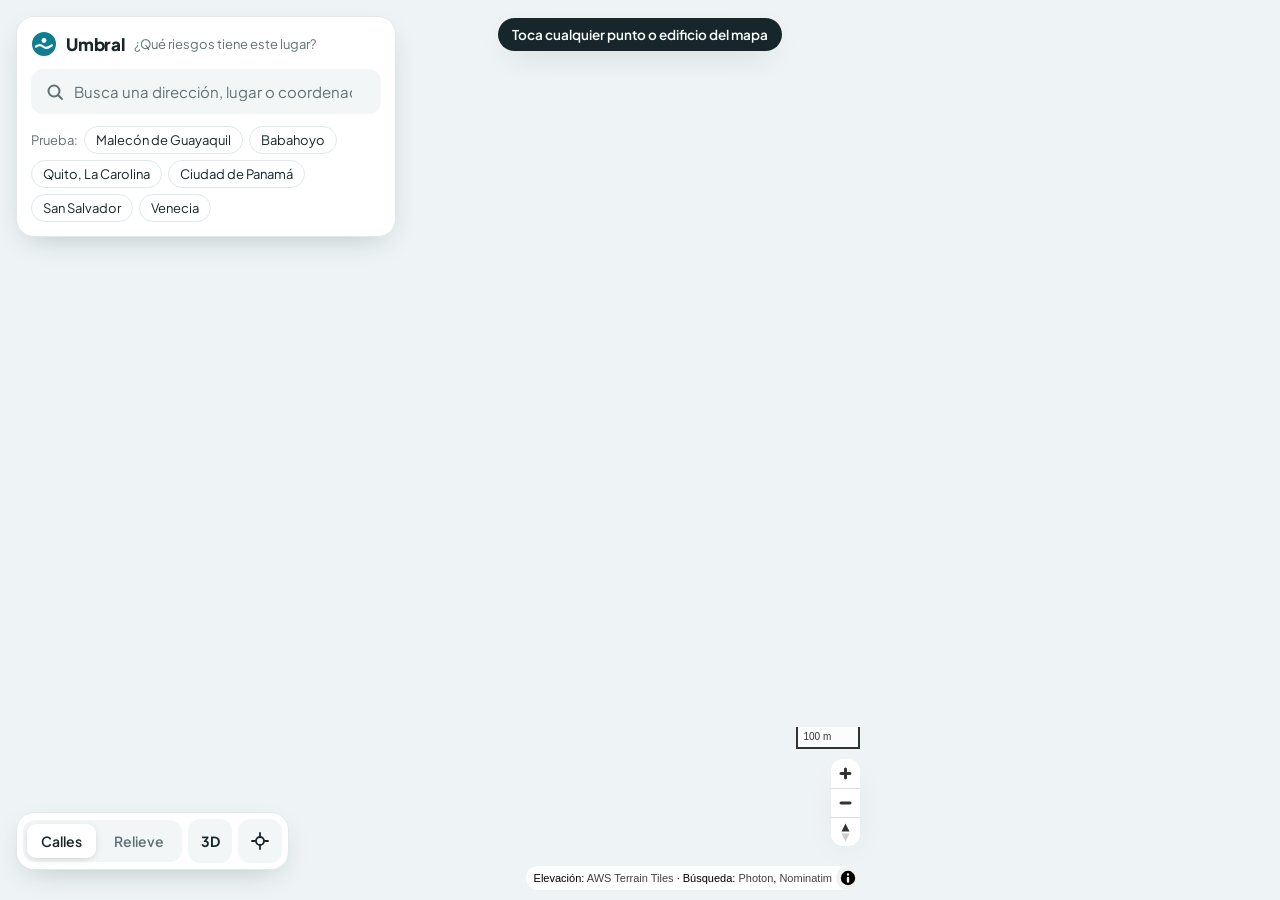
==== index.html @ 414ebddd "Fase 1: mapa mundial a nivel de calle, edificios, búsqueda y ficha del lugar Co-Authored-By: Claude " ====
<!doctype html>
<html lang="es">
<head>
<meta charset="utf-8">
<meta name="viewport" content="width=device-width, initial-scale=1, viewport-fit=cover">
<title>Umbral</title>
<meta name="description" content="Revisa los riesgos naturales de cualquier lugar o edificio en el mapa.">
<link rel="icon" href="data:image/svg+xml,%3Csvg xmlns='http://www.w3.org/2000/svg' viewBox='0 0 26 26'%3E%3Ccircle cx='13' cy='13' r='12' fill='%230f7f8f'/%3E%3Cpath d='M5 15.5c2.6-1.8 4.9-1.8 7 0s4.4 1.8 7 0' fill='none' stroke='white' stroke-width='2.2' stroke-linecap='round'/%3E%3Ccircle cx='13' cy='9.5' r='2.4' fill='white'/%3E%3C/svg%3E">
<link rel="preconnect" href="https://fonts.googleapis.com">
<link rel="preconnect" href="https://fonts.gstatic.com" crossorigin>
<link rel="stylesheet" href="https://fonts.googleapis.com/css2?family=Plus+Jakarta+Sans:wght@400;500;600;700;800&display=swap">
<link rel="stylesheet" href="vendor/maplibre-gl.css">
<link rel="stylesheet" href="styles.css">
</head>
<body>
<div id="map" aria-label="Mapa. Toca un punto o un edificio para revisarlo."></div>

<section id="top" class="card" aria-label="Buscar">
  <div class="brand">
    <svg width="26" height="26" viewBox="0 0 26 26" aria-hidden="true"><circle cx="13" cy="13" r="12" fill="var(--accent)"/><path d="M5 15.5c2.6-1.8 4.9-1.8 7 0s4.4 1.8 7 0 1.8-1 2-1" fill="none" stroke="var(--card)" stroke-width="2.2" stroke-linecap="round"/><circle cx="13" cy="9.5" r="2.4" fill="var(--card)"/></svg>
    <b>Umbral</b><span>¿Qué riesgos tiene este lugar?</span>
  </div>
  <div class="search">
    <div class="sbox">
      <svg width="18" height="18" viewBox="0 0 18 18" aria-hidden="true"><circle cx="8" cy="8" r="5.5" fill="none" stroke="currentColor" stroke-width="2"/><path d="M12.2 12.2 16 16" stroke="currentColor" stroke-width="2" stroke-linecap="round"/></svg>
      <input id="q" type="search" autocomplete="off" placeholder="Busca una dirección, lugar o coordenadas" aria-label="Buscar dirección, lugar o coordenadas" aria-controls="sugg">
    </div>
    <div id="sugg" role="listbox" hidden></div>
  </div>
  <div class="try" id="examples"><span>Prueba:</span></div>
</section>

<section id="tools" class="card" aria-label="Vista del mapa">
  <div class="tabs" role="group" aria-label="Tipo de mapa">
    <button data-base="calles" class="on" aria-pressed="true">Calles</button>
    <button data-base="relieve" aria-pressed="false">Relieve</button>
  </div>
  <button id="btn3d" class="tool" aria-pressed="false" title="Vista 3D">3D</button>
  <button id="btnLocate" class="tool" title="Mi ubicación" aria-label="Ir a mi ubicación"><svg width="18" height="18" viewBox="0 0 18 18" fill="none" stroke="currentColor" stroke-width="1.8" stroke-linecap="round"><circle cx="9" cy="9" r="4"/><path d="M9 1v3M9 14v3M1 9h3M14 9h3"/></svg></button>
</section>

<aside id="result" class="card" aria-live="polite" aria-label="Resultado"></aside>

<div id="hint">Toca cualquier punto o edificio del mapa</div>
<div id="toast" hidden></div>

<script src="vendor/maplibre-gl.js"></script>
<script src="app.js"></script>
</body>
</html>
---- vendor/maplibre-gl.css ----
.maplibregl-map{font:12px/20px Helvetica Neue,Arial,Helvetica,sans-serif;overflow:hidden;position:relative;-webkit-tap-highlight-color:rgb(0 0 0/0)}.maplibregl-canvas{left:0;position:absolute;top:0}.maplibregl-map:fullscreen{height:100%;width:100%}.maplibregl-ctrl-group button.maplibregl-ctrl-compass{touch-action:none}.maplibregl-canvas-container.maplibregl-interactive,.maplibregl-ctrl-group button.maplibregl-ctrl-compass{cursor:grab;-webkit-user-select:none;-moz-user-select:none;user-select:none}.maplibregl-canvas-container.maplibregl-interactive.maplibregl-track-pointer{cursor:pointer}.maplibregl-canvas-container.maplibregl-interactive:active,.maplibregl-ctrl-group button.maplibregl-ctrl-compass:active{cursor:grabbing}.maplibregl-canvas-container.maplibregl-touch-zoom-rotate,.maplibregl-canvas-container.maplibregl-touch-zoom-rotate .maplibregl-canvas{touch-action:pan-x pan-y}.maplibregl-canvas-container.maplibregl-touch-drag-pan,.maplibregl-canvas-container.maplibregl-touch-drag-pan .maplibregl-canvas{touch-action:pinch-zoom}.maplibregl-canvas-container.maplibregl-touch-zoom-rotate.maplibregl-touch-drag-pan,.maplibregl-canvas-container.maplibregl-touch-zoom-rotate.maplibregl-touch-drag-pan .maplibregl-canvas{touch-action:none}.maplibregl-canvas-container.maplibregl-touch-drag-pan.maplibregl-cooperative-gestures,.maplibregl-canvas-container.maplibregl-touch-drag-pan.maplibregl-cooperative-gestures .maplibregl-canvas{touch-action:pan-x pan-y}.maplibregl-ctrl-bottom-left,.maplibregl-ctrl-bottom-right,.maplibregl-ctrl-top-left,.maplibregl-ctrl-top-right{pointer-events:none;position:absolute;z-index:2}.maplibregl-ctrl-top-left{left:0;top:0}.maplibregl-ctrl-top-right{right:0;top:0}.maplibregl-ctrl-bottom-left{bottom:0;left:0}.maplibregl-ctrl-bottom-right{bottom:0;right:0}.maplibregl-ctrl{clear:both;pointer-events:auto;transform:translate(0)}.maplibregl-ctrl-top-left .maplibregl-ctrl{float:left;margin:10px 0 0 10px}.maplibregl-ctrl-top-right .maplibregl-ctrl{float:right;margin:10px 10px 0 0}.maplibregl-ctrl-bottom-left .maplibregl-ctrl{float:left;margin:0 0 10px 10px}.maplibregl-ctrl-bottom-right .maplibregl-ctrl{float:right;margin:0 10px 10px 0}.maplibregl-ctrl-group{background:#fff;border-radius:4px}.maplibregl-ctrl-group:not(:empty){box-shadow:0 0 0 2px rgba(0,0,0,.1)}@media (forced-colors:active){.maplibregl-ctrl-group:not(:empty){box-shadow:0 0 0 2px ButtonText}}.maplibregl-ctrl-group button{background-color:transparent;border:0;box-sizing:border-box;cursor:pointer;display:block;height:29px;outline:none;padding:0;width:29px}.maplibregl-ctrl-group button+button{border-top:1px solid #ddd}.maplibregl-ctrl button .maplibregl-ctrl-icon{background-position:50%;background-repeat:no-repeat;display:block;height:100%;width:100%}@media (forced-colors:active){.maplibregl-ctrl-icon{background-color:transparent}.maplibregl-ctrl-group button+button{border-top:1px solid ButtonText}}.maplibregl-ctrl button::-moz-focus-inner{border:0;padding:0}.maplibregl-ctrl-attrib-button:focus,.maplibregl-ctrl-group button:focus{box-shadow:0 0 2px 2px #0096ff}.maplibregl-ctrl button:disabled{cursor:not-allowed}.maplibregl-ctrl button:disabled .maplibregl-ctrl-icon{opacity:.25}.maplibregl-ctrl button:not(:disabled):hover{background-color:rgb(0 0 0/5%)}.maplibregl-ctrl-group button:focus:focus-visible{box-shadow:0 0 2px 2px #0096ff}.maplibregl-ctrl-group button:focus:not(:focus-visible){box-shadow:none}.maplibregl-ctrl-group button:focus:first-child{border-radius:4px 4px 0 0}.maplibregl-ctrl-group button:focus:last-child{border-radius:0 0 4px 4px}.maplibregl-ctrl-group button:focus:only-child{border-radius:inherit}.maplibregl-ctrl button.maplibregl-ctrl-zoom-out .maplibregl-ctrl-icon{background-image:url("data:image/svg+xml;charset=utf-8,%3Csvg xmlns='http://www.w3.org/2000/svg' width='29' height='29' fill='%23333' viewBox='0 0 29 29'%3E%3Cpath d='M10 13c-.75 0-1.5.75-1.5 1.5S9.25 16 10 16h9c.75 0 1.5-.75 1.5-1.5S19.75 13 19 13z'/%3E%3C/svg%3E")}.maplibregl-ctrl button.maplibregl-ctrl-zoom-in .maplibregl-ctrl-icon{background-image:url("data:image/svg+xml;charset=utf-8,%3Csvg xmlns='http://www.w3.org/2000/svg' width='29' height='29' fill='%23333' viewBox='0 0 29 29'%3E%3Cpath d='M14.5 8.5c-.75 0-1.5.75-1.5 1.5v3h-3c-.75 0-1.5.75-1.5 1.5S9.25 16 10 16h3v3c0 .75.75 1.5 1.5 1.5S16 19.75 16 19v-3h3c.75 0 1.5-.75 1.5-1.5S19.75 13 19 13h-3v-3c0-.75-.75-1.5-1.5-1.5'/%3E%3C/svg%3E")}@media (forced-colors:active){.maplibregl-ctrl button.maplibregl-ctrl-zoom-out .maplibregl-ctrl-icon{background-image:url("data:image/svg+xml;charset=utf-8,%3Csvg xmlns='http://www.w3.org/2000/svg' width='29' height='29' fill='%23fff' viewBox='0 0 29 29'%3E%3Cpath d='M10 13c-.75 0-1.5.75-1.5 1.5S9.25 16 10 16h9c.75 0 1.5-.75 1.5-1.5S19.75 13 19 13z'/%3E%3C/svg%3E")}.maplibregl-ctrl button.maplibregl-ctrl-zoom-in .maplibregl-ctrl-icon{background-image:url("data:image/svg+xml;charset=utf-8,%3Csvg xmlns='http://www.w3.org/2000/svg' width='29' height='29' fill='%23fff' viewBox='0 0 29 29'%3E%3Cpath d='M14.5 8.5c-.75 0-1.5.75-1.5 1.5v3h-3c-.75 0-1.5.75-1.5 1.5S9.25 16 10 16h3v3c0 .75.75 1.5 1.5 1.5S16 19.75 16 19v-3h3c.75 0 1.5-.75 1.5-1.5S19.75 13 19 13h-3v-3c0-.75-.75-1.5-1.5-1.5'/%3E%3C/svg%3E")}}@media (forced-colors:active) and (prefers-color-scheme:light){.maplibregl-ctrl button.maplibregl-ctrl-zoom-out .maplibregl-ctrl-icon{background-image:url("data:image/svg+xml;charset=utf-8,%3Csvg xmlns='http://www.w3.org/2000/svg' width='29' height='29' viewBox='0 0 29 29'%3E%3Cpath d='M10 13c-.75 0-1.5.75-1.5 1.5S9.25 16 10 16h9c.75 0 1.5-.75 1.5-1.5S19.75 13 19 13z'/%3E%3C/svg%3E")}.maplibregl-ctrl button.maplibregl-ctrl-zoom-in .maplibregl-ctrl-icon{background-image:url("data:image/svg+xml;charset=utf-8,%3Csvg xmlns='http://www.w3.org/2000/svg' width='29' height='29' viewBox='0 0 29 29'%3E%3Cpath d='M14.5 8.5c-.75 0-1.5.75-1.5 1.5v3h-3c-.75 0-1.5.75-1.5 1.5S9.25 16 10 16h3v3c0 .75.75 1.5 1.5 1.5S16 19.75 16 19v-3h3c.75 0 1.5-.75 1.5-1.5S19.75 13 19 13h-3v-3c0-.75-.75-1.5-1.5-1.5'/%3E%3C/svg%3E")}}.maplibregl-ctrl button.maplibregl-ctrl-fullscreen .maplibregl-ctrl-icon{background-image:url("data:image/svg+xml;charset=utf-8,%3Csvg xmlns='http://www.w3.org/2000/svg' width='29' height='29' fill='%23333' viewBox='0 0 29 29'%3E%3Cpath d='M24 16v5.5c0 1.75-.75 2.5-2.5 2.5H16v-1l3-1.5-4-5.5 1-1 5.5 4 1.5-3zM6 16l1.5 3 5.5-4 1 1-4 5.5 3 1.5v1H7.5C5.75 24 5 23.25 5 21.5V16zm7-11v1l-3 1.5 4 5.5-1 1-5.5-4L6 13H5V7.5C5 5.75 5.75 5 7.5 5zm11 2.5c0-1.75-.75-2.5-2.5-2.5H16v1l3 1.5-4 5.5 1 1 5.5-4 1.5 3h1z'/%3E%3C/svg%3E")}.maplibregl-ctrl button.maplibregl-ctrl-shrink .maplibregl-ctrl-icon{background-image:url("data:image/svg+xml;charset=utf-8,%3Csvg xmlns='http://www.w3.org/2000/svg' width='29' height='29' viewBox='0 0 29 29'%3E%3Cpath d='M18.5 16c-1.75 0-2.5.75-2.5 2.5V24h1l1.5-3 5.5 4 1-1-4-5.5 3-1.5v-1zM13 18.5c0-1.75-.75-2.5-2.5-2.5H5v1l3 1.5L4 24l1 1 5.5-4 1.5 3h1zm3-8c0 1.75.75 2.5 2.5 2.5H24v-1l-3-1.5L25 5l-1-1-5.5 4L17 5h-1zM10.5 13c1.75 0 2.5-.75 2.5-2.5V5h-1l-1.5 3L5 4 4 5l4 5.5L5 12v1z'/%3E%3C/svg%3E")}@media (forced-colors:active){.maplibregl-ctrl button.maplibregl-ctrl-fullscreen .maplibregl-ctrl-icon{background-image:url("data:image/svg+xml;charset=utf-8,%3Csvg xmlns='http://www.w3.org/2000/svg' width='29' height='29' fill='%23fff' viewBox='0 0 29 29'%3E%3Cpath d='M24 16v5.5c0 1.75-.75 2.5-2.5 2.5H16v-1l3-1.5-4-5.5 1-1 5.5 4 1.5-3zM6 16l1.5 3 5.5-4 1 1-4 5.5 3 1.5v1H7.5C5.75 24 5 23.25 5 21.5V16zm7-11v1l-3 1.5 4 5.5-1 1-5.5-4L6 13H5V7.5C5 5.75 5.75 5 7.5 5zm11 2.5c0-1.75-.75-2.5-2.5-2.5H16v1l3 1.5-4 5.5 1 1 5.5-4 1.5 3h1z'/%3E%3C/svg%3E")}.maplibregl-ctrl button.maplibregl-ctrl-shrink .maplibregl-ctrl-icon{background-image:url("data:image/svg+xml;charset=utf-8,%3Csvg xmlns='http://www.w3.org/2000/svg' width='29' height='29' fill='%23fff' viewBox='0 0 29 29'%3E%3Cpath d='M18.5 16c-1.75 0-2.5.75-2.5 2.5V24h1l1.5-3 5.5 4 1-1-4-5.5 3-1.5v-1zM13 18.5c0-1.75-.75-2.5-2.5-2.5H5v1l3 1.5L4 24l1 1 5.5-4 1.5 3h1zm3-8c0 1.75.75 2.5 2.5 2.5H24v-1l-3-1.5L25 5l-1-1-5.5 4L17 5h-1zM10.5 13c1.75 0 2.5-.75 2.5-2.5V5h-1l-1.5 3L5 4 4 5l4 5.5L5 12v1z'/%3E%3C/svg%3E")}}@media (forced-colors:active) and (prefers-color-scheme:light){.maplibregl-ctrl button.maplibregl-ctrl-fullscreen .maplibregl-ctrl-icon{background-image:url("data:image/svg+xml;charset=utf-8,%3Csvg xmlns='http://www.w3.org/2000/svg' width='29' height='29' viewBox='0 0 29 29'%3E%3Cpath d='M24 16v5.5c0 1.75-.75 2.5-2.5 2.5H16v-1l3-1.5-4-5.5 1-1 5.5 4 1.5-3zM6 16l1.5 3 5.5-4 1 1-4 5.5 3 1.5v1H7.5C5.75 24 5 23.25 5 21.5V16zm7-11v1l-3 1.5 4 5.5-1 1-5.5-4L6 13H5V7.5C5 5.75 5.75 5 7.5 5zm11 2.5c0-1.75-.75-2.5-2.5-2.5H16v1l3 1.5-4 5.5 1 1 5.5-4 1.5 3h1z'/%3E%3C/svg%3E")}.maplibregl-ctrl button.maplibregl-ctrl-shrink .maplibregl-ctrl-icon{background-image:url("data:image/svg+xml;charset=utf-8,%3Csvg xmlns='http://www.w3.org/2000/svg' width='29' height='29' viewBox='0 0 29 29'%3E%3Cpath d='M18.5 16c-1.75 0-2.5.75-2.5 2.5V24h1l1.5-3 5.5 4 1-1-4-5.5 3-1.5v-1zM13 18.5c0-1.75-.75-2.5-2.5-2.5H5v1l3 1.5L4 24l1 1 5.5-4 1.5 3h1zm3-8c0 1.75.75 2.5 2.5 2.5H24v-1l-3-1.5L25 5l-1-1-5.5 4L17 5h-1zM10.5 13c1.75 0 2.5-.75 2.5-2.5V5h-1l-1.5 3L5 4 4 5l4 5.5L5 12v1z'/%3E%3C/svg%3E")}}.maplibregl-ctrl button.maplibregl-ctrl-compass .maplibregl-ctrl-icon{background-image:url("data:image/svg+xml;charset=utf-8,%3Csvg xmlns='http://www.w3.org/2000/svg' width='29' height='29' fill='%23333' viewBox='0 0 29 29'%3E%3Cpath d='m10.5 14 4-8 4 8z'/%3E%3Cpath fill='%23ccc' d='m10.5 16 4 8 4-8z'/%3E%3C/svg%3E")}@media (forced-colors:active){.maplibregl-ctrl button.maplibregl-ctrl-compass .maplibregl-ctrl-icon{background-image:url("data:image/svg+xml;charset=utf-8,%3Csvg xmlns='http://www.w3.org/2000/svg' width='29' height='29' fill='%23fff' viewBox='0 0 29 29'%3E%3Cpath d='m10.5 14 4-8 4 8z'/%3E%3Cpath fill='%23ccc' d='m10.5 16 4 8 4-8z'/%3E%3C/svg%3E")}}@media (forced-colors:active) and (prefers-color-scheme:light){.maplibregl-ctrl button.maplibregl-ctrl-compass .maplibregl-ctrl-icon{background-image:url("data:image/svg+xml;charset=utf-8,%3Csvg xmlns='http://www.w3.org/2000/svg' width='29' height='29' viewBox='0 0 29 29'%3E%3Cpath d='m10.5 14 4-8 4 8z'/%3E%3Cpath fill='%23ccc' d='m10.5 16 4 8 4-8z'/%3E%3C/svg%3E")}}.maplibregl-ctrl button.maplibregl-ctrl-terrain .maplibregl-ctrl-icon{background-image:url("data:image/svg+xml;charset=utf-8,%3Csvg xmlns='http://www.w3.org/2000/svg' width='22' height='22' fill='%23333' viewBox='0 0 22 22'%3E%3Cpath d='m1.754 13.406 4.453-4.851 3.09 3.09 3.281 3.277.969-.969-3.309-3.312 3.844-4.121 6.148 6.886h1.082v-.855l-7.207-8.07-4.84 5.187L6.169 6.57l-5.48 5.965v.871ZM.688 16.844h20.625v1.375H.688Zm0 0'/%3E%3C/svg%3E")}.maplibregl-ctrl button.maplibregl-ctrl-terrain-enabled .maplibregl-ctrl-icon{background-image:url("data:image/svg+xml;charset=utf-8,%3Csvg xmlns='http://www.w3.org/2000/svg' width='22' height='22' fill='%2333b5e5' viewBox='0 0 22 22'%3E%3Cpath d='m1.754 13.406 4.453-4.851 3.09 3.09 3.281 3.277.969-.969-3.309-3.312 3.844-4.121 6.148 6.886h1.082v-.855l-7.207-8.07-4.84 5.187L6.169 6.57l-5.48 5.965v.871ZM.688 16.844h20.625v1.375H.688Zm0 0'/%3E%3C/svg%3E")}.maplibregl-ctrl button.maplibregl-ctrl-geolocate .maplibregl-ctrl-icon{background-image:url("data:image/svg+xml;charset=utf-8,%3Csvg xmlns='http://www.w3.org/2000/svg' width='29' height='29' fill='%23333' viewBox='0 0 20 20'%3E%3Cpath d='M10 4C9 4 9 5 9 5v.1A5 5 0 0 0 5.1 9H5s-1 0-1 1 1 1 1 1h.1A5 5 0 0 0 9 14.9v.1s0 1 1 1 1-1 1-1v-.1a5 5 0 0 0 3.9-3.9h.1s1 0 1-1-1-1-1-1h-.1A5 5 0 0 0 11 5.1V5s0-1-1-1m0 2.5a3.5 3.5 0 1 1 0 7 3.5 3.5 0 1 1 0-7'/%3E%3Ccircle cx='10' cy='10' r='2'/%3E%3C/svg%3E")}.maplibregl-ctrl button.maplibregl-ctrl-geolocate:disabled .maplibregl-ctrl-icon{background-image:url("data:image/svg+xml;charset=utf-8,%3Csvg xmlns='http://www.w3.org/2000/svg' width='29' height='29' fill='%23aaa' viewBox='0 0 20 20'%3E%3Cpath d='M10 4C9 4 9 5 9 5v.1A5 5 0 0 0 5.1 9H5s-1 0-1 1 1 1 1 1h.1A5 5 0 0 0 9 14.9v.1s0 1 1 1 1-1 1-1v-.1a5 5 0 0 0 3.9-3.9h.1s1 0 1-1-1-1-1-1h-.1A5 5 0 0 0 11 5.1V5s0-1-1-1m0 2.5a3.5 3.5 0 1 1 0 7 3.5 3.5 0 1 1 0-7'/%3E%3Ccircle cx='10' cy='10' r='2'/%3E%3Cpath fill='red' d='m14 5 1 1-9 9-1-1z'/%3E%3C/svg%3E")}.maplibregl-ctrl button.maplibregl-ctrl-geolocate.maplibregl-ctrl-geolocate-active .maplibregl-ctrl-icon{background-image:url("data:image/svg+xml;charset=utf-8,%3Csvg xmlns='http://www.w3.org/2000/svg' width='29' height='29' fill='%2333b5e5' viewBox='0 0 20 20'%3E%3Cpath d='M10 4C9 4 9 5 9 5v.1A5 5 0 0 0 5.1 9H5s-1 0-1 1 1 1 1 1h.1A5 5 0 0 0 9 14.9v.1s0 1 1 1 1-1 1-1v-.1a5 5 0 0 0 3.9-3.9h.1s1 0 1-1-1-1-1-1h-.1A5 5 0 0 0 11 5.1V5s0-1-1-1m0 2.5a3.5 3.5 0 1 1 0 7 3.5 3.5 0 1 1 0-7'/%3E%3Ccircle cx='10' cy='10' r='2'/%3E%3C/svg%3E")}.maplibregl-ctrl button.maplibregl-ctrl-geolocate.maplibregl-ctrl-geolocate-active-error .maplibregl-ctrl-icon{background-image:url("data:image/svg+xml;charset=utf-8,%3Csvg xmlns='http://www.w3.org/2000/svg' width='29' height='29' fill='%23e58978' viewBox='0 0 20 20'%3E%3Cpath d='M10 4C9 4 9 5 9 5v.1A5 5 0 0 0 5.1 9H5s-1 0-1 1 1 1 1 1h.1A5 5 0 0 0 9 14.9v.1s0 1 1 1 1-1 1-1v-.1a5 5 0 0 0 3.9-3.9h.1s1 0 1-1-1-1-1-1h-.1A5 5 0 0 0 11 5.1V5s0-1-1-1m0 2.5a3.5 3.5 0 1 1 0 7 3.5 3.5 0 1 1 0-7'/%3E%3Ccircle cx='10' cy='10' r='2'/%3E%3C/svg%3E")}.maplibregl-ctrl button.maplibregl-ctrl-geolocate.maplibregl-ctrl-geolocate-background .maplibregl-ctrl-icon{background-image:url("data:image/svg+xml;charset=utf-8,%3Csvg xmlns='http://www.w3.org/2000/svg' width='29' height='29' fill='%2333b5e5' viewBox='0 0 20 20'%3E%3Cpath d='M10 4C9 4 9 5 9 5v.1A5 5 0 0 0 5.1 9H5s-1 0-1 1 1 1 1 1h.1A5 5 0 0 0 9 14.9v.1s0 1 1 1 1-1 1-1v-.1a5 5 0 0 0 3.9-3.9h.1s1 0 1-1-1-1-1-1h-.1A5 5 0 0 0 11 5.1V5s0-1-1-1m0 2.5a3.5 3.5 0 1 1 0 7 3.5 3.5 0 1 1 0-7'/%3E%3C/svg%3E")}.maplibregl-ctrl button.maplibregl-ctrl-geolocate.maplibregl-ctrl-geolocate-background-error .maplibregl-ctrl-icon{background-image:url("data:image/svg+xml;charset=utf-8,%3Csvg xmlns='http://www.w3.org/2000/svg' width='29' height='29' fill='%23e54e33' viewBox='0 0 20 20'%3E%3Cpath d='M10 4C9 4 9 5 9 5v.1A5 5 0 0 0 5.1 9H5s-1 0-1 1 1 1 1 1h.1A5 5 0 0 0 9 14.9v.1s0 1 1 1 1-1 1-1v-.1a5 5 0 0 0 3.9-3.9h.1s1 0 1-1-1-1-1-1h-.1A5 5 0 0 0 11 5.1V5s0-1-1-1m0 2.5a3.5 3.5 0 1 1 0 7 3.5 3.5 0 1 1 0-7'/%3E%3C/svg%3E")}.maplibregl-ctrl button.maplibregl-ctrl-geolocate.maplibregl-ctrl-geolocate-waiting .maplibregl-ctrl-icon{animation:maplibregl-spin 2s linear infinite}@media (forced-colors:active){.maplibregl-ctrl button.maplibregl-ctrl-geolocate .maplibregl-ctrl-icon{background-image:url("data:image/svg+xml;charset=utf-8,%3Csvg xmlns='http://www.w3.org/2000/svg' width='29' height='29' fill='%23fff' viewBox='0 0 20 20'%3E%3Cpath d='M10 4C9 4 9 5 9 5v.1A5 5 0 0 0 5.1 9H5s-1 0-1 1 1 1 1 1h.1A5 5 0 0 0 9 14.9v.1s0 1 1 1 1-1 1-1v-.1a5 5 0 0 0 3.9-3.9h.1s1 0 1-1-1-1-1-1h-.1A5 5 0 0 0 11 5.1V5s0-1-1-1m0 2.5a3.5 3.5 0 1 1 0 7 3.5 3.5 0 1 1 0-7'/%3E%3Ccircle cx='10' cy='10' r='2'/%3E%3C/svg%3E")}.maplibregl-ctrl button.maplibregl-ctrl-geolocate:disabled .maplibregl-ctrl-icon{background-image:url("data:image/svg+xml;charset=utf-8,%3Csvg xmlns='http://www.w3.org/2000/svg' width='29' height='29' fill='%23999' viewBox='0 0 20 20'%3E%3Cpath d='M10 4C9 4 9 5 9 5v.1A5 5 0 0 0 5.1 9H5s-1 0-1 1 1 1 1 1h.1A5 5 0 0 0 9 14.9v.1s0 1 1 1 1-1 1-1v-.1a5 5 0 0 0 3.9-3.9h.1s1 0 1-1-1-1-1-1h-.1A5 5 0 0 0 11 5.1V5s0-1-1-1m0 2.5a3.5 3.5 0 1 1 0 7 3.5 3.5 0 1 1 0-7'/%3E%3Ccircle cx='10' cy='10' r='2'/%3E%3Cpath fill='red' d='m14 5 1 1-9 9-1-1z'/%3E%3C/svg%3E")}.maplibregl-ctrl button.maplibregl-ctrl-geolocate.maplibregl-ctrl-geolocate-active .maplibregl-ctrl-icon{background-image:url("data:image/svg+xml;charset=utf-8,%3Csvg xmlns='http://www.w3.org/2000/svg' width='29' height='29' fill='%2333b5e5' viewBox='0 0 20 20'%3E%3Cpath d='M10 4C9 4 9 5 9 5v.1A5 5 0 0 0 5.1 9H5s-1 0-1 1 1 1 1 1h.1A5 5 0 0 0 9 14.9v.1s0 1 1 1 1-1 1-1v-.1a5 5 0 0 0 3.9-3.9h.1s1 0 1-1-1-1-1-1h-.1A5 5 0 0 0 11 5.1V5s0-1-1-1m0 2.5a3.5 3.5 0 1 1 0 7 3.5 3.5 0 1 1 0-7'/%3E%3Ccircle cx='10' cy='10' r='2'/%3E%3C/svg%3E")}.maplibregl-ctrl button.maplibregl-ctrl-geolocate.maplibregl-ctrl-geolocate-active-error .maplibregl-ctrl-icon{background-image:url("data:image/svg+xml;charset=utf-8,%3Csvg xmlns='http://www.w3.org/2000/svg' width='29' height='29' fill='%23e58978' viewBox='0 0 20 20'%3E%3Cpath d='M10 4C9 4 9 5 9 5v.1A5 5 0 0 0 5.1 9H5s-1 0-1 1 1 1 1 1h.1A5 5 0 0 0 9 14.9v.1s0 1 1 1 1-1 1-1v-.1a5 5 0 0 0 3.9-3.9h.1s1 0 1-1-1-1-1-1h-.1A5 5 0 0 0 11 5.1V5s0-1-1-1m0 2.5a3.5 3.5 0 1 1 0 7 3.5 3.5 0 1 1 0-7'/%3E%3Ccircle cx='10' cy='10' r='2'/%3E%3C/svg%3E")}.maplibregl-ctrl button.maplibregl-ctrl-geolocate.maplibregl-ctrl-geolocate-background .maplibregl-ctrl-icon{background-image:url("data:image/svg+xml;charset=utf-8,%3Csvg xmlns='http://www.w3.org/2000/svg' width='29' height='29' fill='%2333b5e5' viewBox='0 0 20 20'%3E%3Cpath d='M10 4C9 4 9 5 9 5v.1A5 5 0 0 0 5.1 9H5s-1 0-1 1 1 1 1 1h.1A5 5 0 0 0 9 14.9v.1s0 1 1 1 1-1 1-1v-.1a5 5 0 0 0 3.9-3.9h.1s1 0 1-1-1-1-1-1h-.1A5 5 0 0 0 11 5.1V5s0-1-1-1m0 2.5a3.5 3.5 0 1 1 0 7 3.5 3.5 0 1 1 0-7'/%3E%3C/svg%3E")}.maplibregl-ctrl button.maplibregl-ctrl-geolocate.maplibregl-ctrl-geolocate-background-error .maplibregl-ctrl-icon{background-image:url("data:image/svg+xml;charset=utf-8,%3Csvg xmlns='http://www.w3.org/2000/svg' width='29' height='29' fill='%23e54e33' viewBox='0 0 20 20'%3E%3Cpath d='M10 4C9 4 9 5 9 5v.1A5 5 0 0 0 5.1 9H5s-1 0-1 1 1 1 1 1h.1A5 5 0 0 0 9 14.9v.1s0 1 1 1 1-1 1-1v-.1a5 5 0 0 0 3.9-3.9h.1s1 0 1-1-1-1-1-1h-.1A5 5 0 0 0 11 5.1V5s0-1-1-1m0 2.5a3.5 3.5 0 1 1 0 7 3.5 3.5 0 1 1 0-7'/%3E%3C/svg%3E")}}@media (forced-colors:active) and (prefers-color-scheme:light){.maplibregl-ctrl button.maplibregl-ctrl-geolocate .maplibregl-ctrl-icon{background-image:url("data:image/svg+xml;charset=utf-8,%3Csvg xmlns='http://www.w3.org/2000/svg' width='29' height='29' viewBox='0 0 20 20'%3E%3Cpath d='M10 4C9 4 9 5 9 5v.1A5 5 0 0 0 5.1 9H5s-1 0-1 1 1 1 1 1h.1A5 5 0 0 0 9 14.9v.1s0 1 1 1 1-1 1-1v-.1a5 5 0 0 0 3.9-3.9h.1s1 0 1-1-1-1-1-1h-.1A5 5 0 0 0 11 5.1V5s0-1-1-1m0 2.5a3.5 3.5 0 1 1 0 7 3.5 3.5 0 1 1 0-7'/%3E%3Ccircle cx='10' cy='10' r='2'/%3E%3C/svg%3E")}.maplibregl-ctrl button.maplibregl-ctrl-geolocate:disabled .maplibregl-ctrl-icon{background-image:url("data:image/svg+xml;charset=utf-8,%3Csvg xmlns='http://www.w3.org/2000/svg' width='29' height='29' fill='%23666' viewBox='0 0 20 20'%3E%3Cpath d='M10 4C9 4 9 5 9 5v.1A5 5 0 0 0 5.1 9H5s-1 0-1 1 1 1 1 1h.1A5 5 0 0 0 9 14.9v.1s0 1 1 1 1-1 1-1v-.1a5 5 0 0 0 3.9-3.9h.1s1 0 1-1-1-1-1-1h-.1A5 5 0 0 0 11 5.1V5s0-1-1-1m0 2.5a3.5 3.5 0 1 1 0 7 3.5 3.5 0 1 1 0-7'/%3E%3Ccircle cx='10' cy='10' r='2'/%3E%3Cpath fill='red' d='m14 5 1 1-9 9-1-1z'/%3E%3C/svg%3E")}}@keyframes maplibregl-spin{0%{transform:rotate(0deg)}to{transform:rotate(1turn)}}a.maplibregl-ctrl-logo{background-image:url("data:image/svg+xml;charset=utf-8,%3Csvg xmlns='http://www.w3.org/2000/svg' width='88' height='23' fill='none'%3E%3Cpath fill='%23000' fill-opacity='.4' fill-rule='evenodd' d='M17.408 16.796h-1.827l2.501-12.095h.198l3.324 6.533.988 2.19.988-2.19 3.258-6.533h.181l2.6 12.095h-1.81l-1.218-5.644-.362-1.71-.658 1.71-2.929 5.644h-.098l-2.914-5.644-.757-1.71-.345 1.71zm1.958-3.42-.726 3.663a1.255 1.255 0 0 1-1.232 1.011h-1.827a1.255 1.255 0 0 1-1.229-1.509l2.501-12.095a1.255 1.255 0 0 1 1.23-1.001h.197a1.25 1.25 0 0 1 1.12.685l3.19 6.273 3.125-6.263a1.25 1.25 0 0 1 1.123-.695h.181a1.255 1.255 0 0 1 1.227.991l1.443 6.71a5 5 0 0 1 .314-.787l.009-.016a4.6 4.6 0 0 1 1.777-1.887c.782-.46 1.668-.667 2.611-.667a4.6 4.6 0 0 1 1.7.32l.306.134c.21-.16.474-.256.759-.256h1.694a1.255 1.255 0 0 1 1.212.925 1.255 1.255 0 0 1 1.212-.925h1.711c.284 0 .545.094.755.252.613-.3 1.312-.45 2.075-.45 1.356 0 2.557.445 3.482 1.4q.47.48.763 1.064V4.701a1.255 1.255 0 0 1 1.255-1.255h1.86A1.255 1.255 0 0 1 54.44 4.7v9.194h2.217c.19 0 .37.043.532.118v-4.77c0-.356.147-.678.385-.906a2.42 2.42 0 0 1-.682-1.71c0-.665.267-1.253.735-1.7a2.45 2.45 0 0 1 1.722-.674 2.43 2.43 0 0 1 1.705.675q.318.302.504.683V4.7a1.255 1.255 0 0 1 1.255-1.255h1.744A1.255 1.255 0 0 1 65.812 4.7v3.335a4.8 4.8 0 0 1 1.526-.246c.938 0 1.817.214 2.59.69a4.47 4.47 0 0 1 1.67 1.743v-.98a1.255 1.255 0 0 1 1.256-1.256h1.777c.233 0 .451.064.639.174a3.4 3.4 0 0 1 1.567-.372c.346 0 .861.02 1.285.232a1.25 1.25 0 0 1 .689 1.004 4.7 4.7 0 0 1 .853-.588c.795-.44 1.675-.647 2.61-.647 1.385 0 2.65.39 3.525 1.396.836.938 1.168 2.173 1.168 3.528q-.001.515-.056 1.051a1.255 1.255 0 0 1-.947 1.09l.408.952a1.255 1.255 0 0 1-.477 1.552c-.418.268-.92.463-1.458.612-.613.171-1.304.244-2.049.244-1.06 0-2.043-.207-2.886-.698l-.015-.008c-.798-.48-1.419-1.135-1.818-1.963l-.004-.008a5.8 5.8 0 0 1-.548-2.512q0-.429.053-.843a1.3 1.3 0 0 1-.333-.086l-.166-.004c-.223 0-.426.062-.643.228-.03.024-.142.139-.142.59v3.883a1.255 1.255 0 0 1-1.256 1.256h-1.777a1.255 1.255 0 0 1-1.256-1.256V15.69l-.032.057a4.8 4.8 0 0 1-1.86 1.833 5.04 5.04 0 0 1-2.484.634 4.5 4.5 0 0 1-1.935-.424 1.25 1.25 0 0 1-.764.258h-1.71a1.255 1.255 0 0 1-1.256-1.255V7.687a2.4 2.4 0 0 1-.428.625c.253.23.412.561.412.93v7.553a1.255 1.255 0 0 1-1.256 1.255h-1.843a1.25 1.25 0 0 1-.894-.373c-.228.23-.544.373-.894.373H51.32a1.255 1.255 0 0 1-1.256-1.255v-1.251l-.061.117a4.7 4.7 0 0 1-1.782 1.884 4.77 4.77 0 0 1-2.485.67 5.6 5.6 0 0 1-1.485-.188l.009 2.764a1.255 1.255 0 0 1-1.255 1.259h-1.729a1.255 1.255 0 0 1-1.255-1.255v-3.537a1.255 1.255 0 0 1-1.167.793h-1.679a1.25 1.25 0 0 1-.77-.263 4.5 4.5 0 0 1-1.945.429c-.885 0-1.724-.21-2.495-.632l-.017-.01a5 5 0 0 1-1.081-.836 1.255 1.255 0 0 1-1.254 1.312h-1.81a1.255 1.255 0 0 1-1.228-.99l-.782-3.625-2.044 3.939a1.25 1.25 0 0 1-1.115.676h-.098a1.25 1.25 0 0 1-1.116-.68l-2.061-3.994zM35.92 16.63l.207-.114.223-.15q.493-.356.735-.785l.061-.118.033 1.332h1.678V9.242h-1.694l-.033 1.267q-.133-.329-.526-.658l-.032-.028a3.2 3.2 0 0 0-.668-.428l-.27-.12a3.3 3.3 0 0 0-1.235-.23q-1.136-.001-1.974.493a3.36 3.36 0 0 0-1.3 1.382q-.445.89-.444 2.074 0 1.2.51 2.107a3.8 3.8 0 0 0 1.382 1.381 3.9 3.9 0 0 0 1.893.477q.795 0 1.455-.33zm-2.789-5.38q-.576.675-.575 1.762 0 1.102.559 1.794.576.675 1.645.675a2.25 2.25 0 0 0 .934-.19 2.2 2.2 0 0 0 .468-.29l.178-.161a2.2 2.2 0 0 0 .397-.561q.244-.5.244-1.15v-.115q0-.708-.296-1.267l-.043-.077a2.2 2.2 0 0 0-.633-.709l-.13-.086-.047-.028a2.1 2.1 0 0 0-1.073-.285q-1.052 0-1.629.692zm2.316 2.706c.163-.17.28-.407.28-.83v-.114c0-.292-.06-.508-.15-.68a.96.96 0 0 0-.353-.389.85.85 0 0 0-.464-.127c-.4 0-.56.114-.664.239l-.01.012c-.148.174-.275.45-.275.945 0 .506.122.801.27.99.097.11.266.224.68.224.303 0 .504-.09.687-.269zm7.545 1.705a2.6 2.6 0 0 0 .331.423q.319.33.755.548l.173.074q.65.255 1.49.255 1.02 0 1.844-.493a3.45 3.45 0 0 0 1.316-1.4q.493-.904.493-2.089 0-1.909-.988-2.913-.988-1.02-2.584-1.02-.898 0-1.575.347a3 3 0 0 0-.415.262l-.199.166a3.4 3.4 0 0 0-.64.82V9.242h-1.712v11.553h1.729l-.017-5.134zm.53-1.138q.206.29.48.5l.155.11.053.034q.51.296 1.119.297 1.07 0 1.645-.675.577-.69.576-1.762 0-1.119-.576-1.777-.558-.675-1.645-.675-.435 0-.835.16a2 2 0 0 0-.284.136 2 2 0 0 0-.363.254 2.2 2.2 0 0 0-.46.569l-.082.162a2.6 2.6 0 0 0-.213 1.072v.115q0 .707.296 1.267l.135.211zm.964-.818a1.1 1.1 0 0 0 .367.385.94.94 0 0 0 .476.118c.423 0 .59-.117.687-.23.159-.194.28-.478.28-.95 0-.53-.133-.8-.266-.952l-.021-.025c-.078-.094-.231-.221-.68-.221a1 1 0 0 0-.503.135l-.012.007a.86.86 0 0 0-.335.343c-.073.133-.132.324-.132.614v.115a1.4 1.4 0 0 0 .14.66zm15.7-6.222q.347-.346.346-.856a1.05 1.05 0 0 0-.345-.79 1.18 1.18 0 0 0-.84-.329q-.51 0-.855.33a1.05 1.05 0 0 0-.346.79q0 .51.346.855.345.346.856.346.51 0 .839-.346zm4.337 9.314.033-1.332q.191.403.59.747l.098.081a4 4 0 0 0 .316.224l.223.122a3.2 3.2 0 0 0 1.44.322 3.8 3.8 0 0 0 1.875-.477 3.5 3.5 0 0 0 1.382-1.366q.527-.89.526-2.09 0-1.184-.444-2.073a3.24 3.24 0 0 0-1.283-1.399q-.823-.51-1.942-.51a3.5 3.5 0 0 0-1.527.344l-.086.043-.165.09a3 3 0 0 0-.33.214q-.432.315-.656.707a2 2 0 0 0-.099.198l.082-1.283V4.701h-1.744v12.095zm.473-2.509a2.5 2.5 0 0 0 .566.7q.117.098.245.18l.144.08a2.1 2.1 0 0 0 .975.232q1.07 0 1.645-.675.576-.69.576-1.778 0-1.102-.576-1.777-.56-.691-1.645-.692a2.2 2.2 0 0 0-1.015.235q-.22.113-.415.282l-.15.142a2.1 2.1 0 0 0-.42.594q-.223.479-.223 1.1v.115q0 .705.293 1.26zm2.616-.293c.157-.191.28-.479.28-.967 0-.51-.13-.79-.276-.961l-.021-.026c-.082-.1-.232-.225-.67-.225a.87.87 0 0 0-.681.279l-.012.011c-.154.155-.274.38-.274.807v.115c0 .285.057.499.144.669a1.1 1.1 0 0 0 .367.405c.137.082.28.123.455.123.423 0 .59-.118.686-.23zm8.266-3.013q.345-.13.724-.14l.069-.002q.493 0 .642.099l.247-1.794q-.196-.099-.717-.099a2.3 2.3 0 0 0-.545.063 2 2 0 0 0-.411.148 2.2 2.2 0 0 0-.4.249 2.5 2.5 0 0 0-.485.499 2.7 2.7 0 0 0-.32.581l-.05.137v-1.48h-1.778v7.553h1.777v-3.884q0-.546.159-.943a1.5 1.5 0 0 1 .466-.636 2.5 2.5 0 0 1 .399-.253 2 2 0 0 1 .224-.099zm9.784 2.656.05-.922q0-1.743-.856-2.698-.838-.97-2.584-.97-1.119-.001-2.007.493a3.46 3.46 0 0 0-1.4 1.382q-.493.906-.493 2.106 0 1.07.428 1.975.428.89 1.332 1.432.906.526 2.255.526.973 0 1.668-.185l.044-.012.135-.04q.613-.184.984-.421l-.542-1.267q-.3.162-.642.274l-.297.087q-.51.131-1.3.131-.954 0-1.497-.444a1.6 1.6 0 0 1-.192-.193q-.366-.44-.512-1.234l-.004-.021zm-5.427-1.256-.003.022h3.752v-.138q-.011-.727-.288-1.118a1 1 0 0 0-.156-.176q-.46-.428-1.316-.428-.986 0-1.494.604-.379.45-.494 1.234zm-27.053 2.77V4.7h-1.86v12.095h5.333V15.15zm7.103-5.908v7.553h-1.843V9.242h1.843z'/%3E%3Cpath fill='%23fff' d='m19.63 11.151-.757-1.71-.345 1.71-1.12 5.644h-1.827L18.083 4.7h.197l3.325 6.533.988 2.19.988-2.19L26.839 4.7h.181l2.6 12.095h-1.81l-1.218-5.644-.362-1.71-.658 1.71-2.93 5.644h-.098l-2.913-5.644zm14.836 5.81q-1.02 0-1.893-.478a3.8 3.8 0 0 1-1.381-1.382q-.51-.906-.51-2.106 0-1.185.444-2.074a3.36 3.36 0 0 1 1.3-1.382q.839-.494 1.974-.494a3.3 3.3 0 0 1 1.234.231 3.3 3.3 0 0 1 .97.575q.396.33.527.659l.033-1.267h1.694v7.553H37.18l-.033-1.332q-.279.593-1.02 1.053a3.17 3.17 0 0 1-1.662.444zm.296-1.482q.938 0 1.58-.642.642-.66.642-1.711v-.115q0-.708-.296-1.267a2.2 2.2 0 0 0-.807-.872 2.1 2.1 0 0 0-1.119-.313q-1.053 0-1.629.692-.575.675-.575 1.76 0 1.103.559 1.795.577.675 1.645.675zm6.521-6.237h1.711v1.4q.906-1.597 2.83-1.597 1.596 0 2.584 1.02.988 1.005.988 2.914 0 1.185-.493 2.09a3.46 3.46 0 0 1-1.316 1.399 3.5 3.5 0 0 1-1.844.493q-.954 0-1.662-.329a2.67 2.67 0 0 1-1.086-.97l.017 5.134h-1.728zm4.048 6.22q1.07 0 1.645-.674.577-.69.576-1.762 0-1.119-.576-1.777-.558-.675-1.645-.675-.592 0-1.12.296-.51.28-.822.823-.296.527-.296 1.234v.115q0 .708.296 1.267.313.543.823.855.51.296 1.119.297z'/%3E%3Cpath fill='%23e1e3e9' d='M51.325 4.7h1.86v10.45h3.473v1.646h-5.333zm7.12 4.542h1.843v7.553h-1.843zm.905-1.415a1.16 1.16 0 0 1-.856-.346 1.17 1.17 0 0 1-.346-.856 1.05 1.05 0 0 1 .346-.79q.346-.329.856-.329.494 0 .839.33a1.05 1.05 0 0 1 .345.79 1.16 1.16 0 0 1-.345.855q-.33.346-.84.346zm7.875 9.133a3.17 3.17 0 0 1-1.662-.444q-.723-.46-1.004-1.053l-.033 1.332h-1.71V4.701h1.743v4.657l-.082 1.283q.279-.658 1.086-1.119a3.5 3.5 0 0 1 1.778-.477q1.119 0 1.942.51a3.24 3.24 0 0 1 1.283 1.4q.445.888.444 2.072 0 1.201-.526 2.09a3.5 3.5 0 0 1-1.382 1.366 3.8 3.8 0 0 1-1.876.477zm-.296-1.481q1.069 0 1.645-.675.577-.69.577-1.778 0-1.102-.577-1.776-.56-.691-1.645-.692a2.12 2.12 0 0 0-1.58.659q-.642.641-.642 1.694v.115q0 .71.296 1.267a2.4 2.4 0 0 0 .807.872 2.1 2.1 0 0 0 1.119.313zm5.927-6.237h1.777v1.481q.263-.757.856-1.217a2.14 2.14 0 0 1 1.349-.46q.527 0 .724.098l-.247 1.794q-.149-.099-.642-.099-.774 0-1.416.494-.626.493-.626 1.58v3.883h-1.777V9.242zm9.534 7.718q-1.35 0-2.255-.526-.904-.543-1.332-1.432a4.6 4.6 0 0 1-.428-1.975q0-1.2.493-2.106a3.46 3.46 0 0 1 1.4-1.382q.889-.495 2.007-.494 1.744 0 2.584.97.855.956.856 2.7 0 .444-.05.92h-5.43q.18 1.005.708 1.45.542.443 1.497.443.79 0 1.3-.131a4 4 0 0 0 .938-.362l.542 1.267q-.411.263-1.119.46-.708.198-1.711.197zm1.596-4.558q.016-1.02-.444-1.432-.46-.428-1.316-.428-1.728 0-1.991 1.86z'/%3E%3Cpath d='M5.074 15.948a.484.657 0 0 0-.486.659v1.84a.484.657 0 0 0 .486.659h4.101a.484.657 0 0 0 .486-.659v-1.84a.484.657 0 0 0-.486-.659zm3.56 1.16H5.617v.838h3.017z' style='fill:%23fff;fill-rule:evenodd;stroke-width:1.03600001'/%3E%3Cg style='stroke-width:1.12603545'%3E%3Cpath d='M-9.408-1.416c-3.833-.025-7.056 2.912-7.08 6.615-.02 3.08 1.653 4.832 3.107 6.268.903.892 1.721 1.74 2.32 2.902l-.525-.004c-.543-.003-.992.304-1.24.639a1.87 1.87 0 0 0-.362 1.121l-.011 1.877c-.003.402.104.787.347 1.125.244.338.688.653 1.23.656l4.142.028c.542.003.99-.306 1.238-.641a1.87 1.87 0 0 0 .363-1.121l.012-1.875a1.87 1.87 0 0 0-.348-1.127c-.243-.338-.688-.653-1.23-.656l-.518-.004c.597-1.145 1.425-1.983 2.348-2.87 1.473-1.414 3.18-3.149 3.2-6.226-.016-3.59-2.923-6.684-6.993-6.707m-.006 1.1v.002c3.274.02 5.92 2.532 5.9 5.6-.017 2.706-1.39 4.026-2.863 5.44-1.034.994-2.118 2.033-2.814 3.633-.018.041-.052.055-.075.065q-.013.004-.02.01a.34.34 0 0 1-.226.084.34.34 0 0 1-.224-.086l-.092-.077c-.699-1.615-1.768-2.669-2.781-3.67-1.454-1.435-2.797-2.762-2.78-5.478.02-3.067 2.7-5.545 5.975-5.523m-.02 2.826c-1.62-.01-2.944 1.315-2.955 2.96-.01 1.646 1.295 2.988 2.916 2.999h.002c1.621.01 2.943-1.316 2.953-2.961.011-1.646-1.294-2.988-2.916-2.998m-.005 1.1c1.017.006 1.829.83 1.822 1.89s-.83 1.874-1.848 1.867c-1.018-.006-1.829-.83-1.822-1.89s.83-1.874 1.848-1.868m-2.155 11.857 4.14.025c.271.002.49.305.487.676l-.013 1.875c-.003.37-.224.67-.495.668l-4.14-.025c-.27-.002-.487-.306-.485-.676l.012-1.875c.003-.37.224-.67.494-.668' style='color:%23000;font-style:normal;font-variant:normal;font-weight:400;font-stretch:normal;font-size:medium;line-height:normal;font-family:sans-serif;font-variant-ligatures:normal;font-variant-position:normal;font-variant-caps:normal;font-variant-numeric:normal;font-variant-alternates:normal;font-feature-settings:normal;text-indent:0;text-align:start;text-decoration:none;text-decoration-line:none;text-decoration-style:solid;text-decoration-color:%23000;letter-spacing:normal;word-spacing:normal;text-transform:none;writing-mode:lr-tb;direction:ltr;text-orientation:mixed;dominant-baseline:auto;baseline-shift:baseline;text-anchor:start;white-space:normal;shape-padding:0;clip-rule:evenodd;display:inline;overflow:visible;visibility:visible;opacity:1;isolation:auto;mix-blend-mode:normal;color-interpolation:sRGB;color-interpolation-filters:linearRGB;solid-color:%23000;solid-opacity:1;vector-effect:none;fill:%23000;fill-opacity:.4;fill-rule:evenodd;stroke:none;stroke-width:2.47727823;stroke-linecap:butt;stroke-linejoin:miter;stroke-miterlimit:4;stroke-dasharray:none;stroke-dashoffset:0;stroke-opacity:1;color-rendering:auto;image-rendering:auto;shape-rendering:auto;text-rendering:auto' transform='translate(15.553 2.85)scale(.88807)'/%3E%3Cpath d='M-9.415-.316C-12.69-.338-15.37 2.14-15.39 5.207c-.017 2.716 1.326 4.041 2.78 5.477 1.013 1 2.081 2.055 2.78 3.67l.092.076a.34.34 0 0 0 .225.086.34.34 0 0 0 .227-.083l.019-.01c.022-.009.057-.024.074-.064.697-1.6 1.78-2.64 2.814-3.634 1.473-1.414 2.847-2.733 2.864-5.44.02-3.067-2.627-5.58-5.901-5.601m-.057 8.784c1.621.011 2.944-1.315 2.955-2.96.01-1.646-1.295-2.988-2.916-2.999-1.622-.01-2.945 1.315-2.955 2.96s1.295 2.989 2.916 3' style='clip-rule:evenodd;fill:%23e1e3e9;fill-opacity:1;fill-rule:evenodd;stroke:none;stroke-width:2.47727823;stroke-miterlimit:4;stroke-dasharray:none;stroke-opacity:.4' transform='translate(15.553 2.85)scale(.88807)'/%3E%3Cpath d='M-11.594 15.465c-.27-.002-.492.297-.494.668l-.012 1.876c-.003.371.214.673.485.675l4.14.027c.271.002.492-.298.495-.668l.012-1.877c.003-.37-.215-.672-.485-.674z' style='clip-rule:evenodd;fill:%23fff;fill-opacity:1;fill-rule:evenodd;stroke:none;stroke-width:2.47727823;stroke-miterlimit:4;stroke-dasharray:none;stroke-opacity:.4' transform='translate(15.553 2.85)scale(.88807)'/%3E%3C/g%3E%3C/svg%3E");background-repeat:no-repeat;cursor:pointer;display:block;height:23px;margin:0 0 -4px -4px;overflow:hidden;width:88px}a.maplibregl-ctrl-logo.maplibregl-compact{width:14px}@media (forced-colors:active){a.maplibregl-ctrl-logo{background-color:transparent;background-image:url("data:image/svg+xml;charset=utf-8,%3Csvg xmlns='http://www.w3.org/2000/svg' width='88' height='23' fill='none'%3E%3Cpath fill='%23000' fill-opacity='.4' fill-rule='evenodd' d='M17.408 16.796h-1.827l2.501-12.095h.198l3.324 6.533.988 2.19.988-2.19 3.258-6.533h.181l2.6 12.095h-1.81l-1.218-5.644-.362-1.71-.658 1.71-2.929 5.644h-.098l-2.914-5.644-.757-1.71-.345 1.71zm1.958-3.42-.726 3.663a1.255 1.255 0 0 1-1.232 1.011h-1.827a1.255 1.255 0 0 1-1.229-1.509l2.501-12.095a1.255 1.255 0 0 1 1.23-1.001h.197a1.25 1.25 0 0 1 1.12.685l3.19 6.273 3.125-6.263a1.25 1.25 0 0 1 1.123-.695h.181a1.255 1.255 0 0 1 1.227.991l1.443 6.71a5 5 0 0 1 .314-.787l.009-.016a4.6 4.6 0 0 1 1.777-1.887c.782-.46 1.668-.667 2.611-.667a4.6 4.6 0 0 1 1.7.32l.306.134c.21-.16.474-.256.759-.256h1.694a1.255 1.255 0 0 1 1.212.925 1.255 1.255 0 0 1 1.212-.925h1.711c.284 0 .545.094.755.252.613-.3 1.312-.45 2.075-.45 1.356 0 2.557.445 3.482 1.4q.47.48.763 1.064V4.701a1.255 1.255 0 0 1 1.255-1.255h1.86A1.255 1.255 0 0 1 54.44 4.7v9.194h2.217c.19 0 .37.043.532.118v-4.77c0-.356.147-.678.385-.906a2.42 2.42 0 0 1-.682-1.71c0-.665.267-1.253.735-1.7a2.45 2.45 0 0 1 1.722-.674 2.43 2.43 0 0 1 1.705.675q.318.302.504.683V4.7a1.255 1.255 0 0 1 1.255-1.255h1.744A1.255 1.255 0 0 1 65.812 4.7v3.335a4.8 4.8 0 0 1 1.526-.246c.938 0 1.817.214 2.59.69a4.47 4.47 0 0 1 1.67 1.743v-.98a1.255 1.255 0 0 1 1.256-1.256h1.777c.233 0 .451.064.639.174a3.4 3.4 0 0 1 1.567-.372c.346 0 .861.02 1.285.232a1.25 1.25 0 0 1 .689 1.004 4.7 4.7 0 0 1 .853-.588c.795-.44 1.675-.647 2.61-.647 1.385 0 2.65.39 3.525 1.396.836.938 1.168 2.173 1.168 3.528q-.001.515-.056 1.051a1.255 1.255 0 0 1-.947 1.09l.408.952a1.255 1.255 0 0 1-.477 1.552c-.418.268-.92.463-1.458.612-.613.171-1.304.244-2.049.244-1.06 0-2.043-.207-2.886-.698l-.015-.008c-.798-.48-1.419-1.135-1.818-1.963l-.004-.008a5.8 5.8 0 0 1-.548-2.512q0-.429.053-.843a1.3 1.3 0 0 1-.333-.086l-.166-.004c-.223 0-.426.062-.643.228-.03.024-.142.139-.142.59v3.883a1.255 1.255 0 0 1-1.256 1.256h-1.777a1.255 1.255 0 0 1-1.256-1.256V15.69l-.032.057a4.8 4.8 0 0 1-1.86 1.833 5.04 5.04 0 0 1-2.484.634 4.5 4.5 0 0 1-1.935-.424 1.25 1.25 0 0 1-.764.258h-1.71a1.255 1.255 0 0 1-1.256-1.255V7.687a2.4 2.4 0 0 1-.428.625c.253.23.412.561.412.93v7.553a1.255 1.255 0 0 1-1.256 1.255h-1.843a1.25 1.25 0 0 1-.894-.373c-.228.23-.544.373-.894.373H51.32a1.255 1.255 0 0 1-1.256-1.255v-1.251l-.061.117a4.7 4.7 0 0 1-1.782 1.884 4.77 4.77 0 0 1-2.485.67 5.6 5.6 0 0 1-1.485-.188l.009 2.764a1.255 1.255 0 0 1-1.255 1.259h-1.729a1.255 1.255 0 0 1-1.255-1.255v-3.537a1.255 1.255 0 0 1-1.167.793h-1.679a1.25 1.25 0 0 1-.77-.263 4.5 4.5 0 0 1-1.945.429c-.885 0-1.724-.21-2.495-.632l-.017-.01a5 5 0 0 1-1.081-.836 1.255 1.255 0 0 1-1.254 1.312h-1.81a1.255 1.255 0 0 1-1.228-.99l-.782-3.625-2.044 3.939a1.25 1.25 0 0 1-1.115.676h-.098a1.25 1.25 0 0 1-1.116-.68l-2.061-3.994zM35.92 16.63l.207-.114.223-.15q.493-.356.735-.785l.061-.118.033 1.332h1.678V9.242h-1.694l-.033 1.267q-.133-.329-.526-.658l-.032-.028a3.2 3.2 0 0 0-.668-.428l-.27-.12a3.3 3.3 0 0 0-1.235-.23q-1.136-.001-1.974.493a3.36 3.36 0 0 0-1.3 1.382q-.445.89-.444 2.074 0 1.2.51 2.107a3.8 3.8 0 0 0 1.382 1.381 3.9 3.9 0 0 0 1.893.477q.795 0 1.455-.33zm-2.789-5.38q-.576.675-.575 1.762 0 1.102.559 1.794.576.675 1.645.675a2.25 2.25 0 0 0 .934-.19 2.2 2.2 0 0 0 .468-.29l.178-.161a2.2 2.2 0 0 0 .397-.561q.244-.5.244-1.15v-.115q0-.708-.296-1.267l-.043-.077a2.2 2.2 0 0 0-.633-.709l-.13-.086-.047-.028a2.1 2.1 0 0 0-1.073-.285q-1.052 0-1.629.692zm2.316 2.706c.163-.17.28-.407.28-.83v-.114c0-.292-.06-.508-.15-.68a.96.96 0 0 0-.353-.389.85.85 0 0 0-.464-.127c-.4 0-.56.114-.664.239l-.01.012c-.148.174-.275.45-.275.945 0 .506.122.801.27.99.097.11.266.224.68.224.303 0 .504-.09.687-.269zm7.545 1.705a2.6 2.6 0 0 0 .331.423q.319.33.755.548l.173.074q.65.255 1.49.255 1.02 0 1.844-.493a3.45 3.45 0 0 0 1.316-1.4q.493-.904.493-2.089 0-1.909-.988-2.913-.988-1.02-2.584-1.02-.898 0-1.575.347a3 3 0 0 0-.415.262l-.199.166a3.4 3.4 0 0 0-.64.82V9.242h-1.712v11.553h1.729l-.017-5.134zm.53-1.138q.206.29.48.5l.155.11.053.034q.51.296 1.119.297 1.07 0 1.645-.675.577-.69.576-1.762 0-1.119-.576-1.777-.558-.675-1.645-.675-.435 0-.835.16a2 2 0 0 0-.284.136 2 2 0 0 0-.363.254 2.2 2.2 0 0 0-.46.569l-.082.162a2.6 2.6 0 0 0-.213 1.072v.115q0 .707.296 1.267l.135.211zm.964-.818a1.1 1.1 0 0 0 .367.385.94.94 0 0 0 .476.118c.423 0 .59-.117.687-.23.159-.194.28-.478.28-.95 0-.53-.133-.8-.266-.952l-.021-.025c-.078-.094-.231-.221-.68-.221a1 1 0 0 0-.503.135l-.012.007a.86.86 0 0 0-.335.343c-.073.133-.132.324-.132.614v.115a1.4 1.4 0 0 0 .14.66zm15.7-6.222q.347-.346.346-.856a1.05 1.05 0 0 0-.345-.79 1.18 1.18 0 0 0-.84-.329q-.51 0-.855.33a1.05 1.05 0 0 0-.346.79q0 .51.346.855.345.346.856.346.51 0 .839-.346zm4.337 9.314.033-1.332q.191.403.59.747l.098.081a4 4 0 0 0 .316.224l.223.122a3.2 3.2 0 0 0 1.44.322 3.8 3.8 0 0 0 1.875-.477 3.5 3.5 0 0 0 1.382-1.366q.527-.89.526-2.09 0-1.184-.444-2.073a3.24 3.24 0 0 0-1.283-1.399q-.823-.51-1.942-.51a3.5 3.5 0 0 0-1.527.344l-.086.043-.165.09a3 3 0 0 0-.33.214q-.432.315-.656.707a2 2 0 0 0-.099.198l.082-1.283V4.701h-1.744v12.095zm.473-2.509a2.5 2.5 0 0 0 .566.7q.117.098.245.18l.144.08a2.1 2.1 0 0 0 .975.232q1.07 0 1.645-.675.576-.69.576-1.778 0-1.102-.576-1.777-.56-.691-1.645-.692a2.2 2.2 0 0 0-1.015.235q-.22.113-.415.282l-.15.142a2.1 2.1 0 0 0-.42.594q-.223.479-.223 1.1v.115q0 .705.293 1.26zm2.616-.293c.157-.191.28-.479.28-.967 0-.51-.13-.79-.276-.961l-.021-.026c-.082-.1-.232-.225-.67-.225a.87.87 0 0 0-.681.279l-.012.011c-.154.155-.274.38-.274.807v.115c0 .285.057.499.144.669a1.1 1.1 0 0 0 .367.405c.137.082.28.123.455.123.423 0 .59-.118.686-.23zm8.266-3.013q.345-.13.724-.14l.069-.002q.493 0 .642.099l.247-1.794q-.196-.099-.717-.099a2.3 2.3 0 0 0-.545.063 2 2 0 0 0-.411.148 2.2 2.2 0 0 0-.4.249 2.5 2.5 0 0 0-.485.499 2.7 2.7 0 0 0-.32.581l-.05.137v-1.48h-1.778v7.553h1.777v-3.884q0-.546.159-.943a1.5 1.5 0 0 1 .466-.636 2.5 2.5 0 0 1 .399-.253 2 2 0 0 1 .224-.099zm9.784 2.656.05-.922q0-1.743-.856-2.698-.838-.97-2.584-.97-1.119-.001-2.007.493a3.46 3.46 0 0 0-1.4 1.382q-.493.906-.493 2.106 0 1.07.428 1.975.428.89 1.332 1.432.906.526 2.255.526.973 0 1.668-.185l.044-.012.135-.04q.613-.184.984-.421l-.542-1.267q-.3.162-.642.274l-.297.087q-.51.131-1.3.131-.954 0-1.497-.444a1.6 1.6 0 0 1-.192-.193q-.366-.44-.512-1.234l-.004-.021zm-5.427-1.256-.003.022h3.752v-.138q-.011-.727-.288-1.118a1 1 0 0 0-.156-.176q-.46-.428-1.316-.428-.986 0-1.494.604-.379.45-.494 1.234zm-27.053 2.77V4.7h-1.86v12.095h5.333V15.15zm7.103-5.908v7.553h-1.843V9.242h1.843z'/%3E%3Cpath fill='%23fff' d='m19.63 11.151-.757-1.71-.345 1.71-1.12 5.644h-1.827L18.083 4.7h.197l3.325 6.533.988 2.19.988-2.19L26.839 4.7h.181l2.6 12.095h-1.81l-1.218-5.644-.362-1.71-.658 1.71-2.93 5.644h-.098l-2.913-5.644zm14.836 5.81q-1.02 0-1.893-.478a3.8 3.8 0 0 1-1.381-1.382q-.51-.906-.51-2.106 0-1.185.444-2.074a3.36 3.36 0 0 1 1.3-1.382q.839-.494 1.974-.494a3.3 3.3 0 0 1 1.234.231 3.3 3.3 0 0 1 .97.575q.396.33.527.659l.033-1.267h1.694v7.553H37.18l-.033-1.332q-.279.593-1.02 1.053a3.17 3.17 0 0 1-1.662.444zm.296-1.482q.938 0 1.58-.642.642-.66.642-1.711v-.115q0-.708-.296-1.267a2.2 2.2 0 0 0-.807-.872 2.1 2.1 0 0 0-1.119-.313q-1.053 0-1.629.692-.575.675-.575 1.76 0 1.103.559 1.795.577.675 1.645.675zm6.521-6.237h1.711v1.4q.906-1.597 2.83-1.597 1.596 0 2.584 1.02.988 1.005.988 2.914 0 1.185-.493 2.09a3.46 3.46 0 0 1-1.316 1.399 3.5 3.5 0 0 1-1.844.493q-.954 0-1.662-.329a2.67 2.67 0 0 1-1.086-.97l.017 5.134h-1.728zm4.048 6.22q1.07 0 1.645-.674.577-.69.576-1.762 0-1.119-.576-1.777-.558-.675-1.645-.675-.592 0-1.12.296-.51.28-.822.823-.296.527-.296 1.234v.115q0 .708.296 1.267.313.543.823.855.51.296 1.119.297z'/%3E%3Cpath fill='%23e1e3e9' d='M51.325 4.7h1.86v10.45h3.473v1.646h-5.333zm7.12 4.542h1.843v7.553h-1.843zm.905-1.415a1.16 1.16 0 0 1-.856-.346 1.17 1.17 0 0 1-.346-.856 1.05 1.05 0 0 1 .346-.79q.346-.329.856-.329.494 0 .839.33a1.05 1.05 0 0 1 .345.79 1.16 1.16 0 0 1-.345.855q-.33.346-.84.346zm7.875 9.133a3.17 3.17 0 0 1-1.662-.444q-.723-.46-1.004-1.053l-.033 1.332h-1.71V4.701h1.743v4.657l-.082 1.283q.279-.658 1.086-1.119a3.5 3.5 0 0 1 1.778-.477q1.119 0 1.942.51a3.24 3.24 0 0 1 1.283 1.4q.445.888.444 2.072 0 1.201-.526 2.09a3.5 3.5 0 0 1-1.382 1.366 3.8 3.8 0 0 1-1.876.477zm-.296-1.481q1.069 0 1.645-.675.577-.69.577-1.778 0-1.102-.577-1.776-.56-.691-1.645-.692a2.12 2.12 0 0 0-1.58.659q-.642.641-.642 1.694v.115q0 .71.296 1.267a2.4 2.4 0 0 0 .807.872 2.1 2.1 0 0 0 1.119.313zm5.927-6.237h1.777v1.481q.263-.757.856-1.217a2.14 2.14 0 0 1 1.349-.46q.527 0 .724.098l-.247 1.794q-.149-.099-.642-.099-.774 0-1.416.494-.626.493-.626 1.58v3.883h-1.777V9.242zm9.534 7.718q-1.35 0-2.255-.526-.904-.543-1.332-1.432a4.6 4.6 0 0 1-.428-1.975q0-1.2.493-2.106a3.46 3.46 0 0 1 1.4-1.382q.889-.495 2.007-.494 1.744 0 2.584.97.855.956.856 2.7 0 .444-.05.92h-5.43q.18 1.005.708 1.45.542.443 1.497.443.79 0 1.3-.131a4 4 0 0 0 .938-.362l.542 1.267q-.411.263-1.119.46-.708.198-1.711.197zm1.596-4.558q.016-1.02-.444-1.432-.46-.428-1.316-.428-1.728 0-1.991 1.86z'/%3E%3Cpath d='M5.074 15.948a.484.657 0 0 0-.486.659v1.84a.484.657 0 0 0 .486.659h4.101a.484.657 0 0 0 .486-.659v-1.84a.484.657 0 0 0-.486-.659zm3.56 1.16H5.617v.838h3.017z' style='fill:%23fff;fill-rule:evenodd;stroke-width:1.03600001'/%3E%3Cg style='stroke-width:1.12603545'%3E%3Cpath d='M-9.408-1.416c-3.833-.025-7.056 2.912-7.08 6.615-.02 3.08 1.653 4.832 3.107 6.268.903.892 1.721 1.74 2.32 2.902l-.525-.004c-.543-.003-.992.304-1.24.639a1.87 1.87 0 0 0-.362 1.121l-.011 1.877c-.003.402.104.787.347 1.125.244.338.688.653 1.23.656l4.142.028c.542.003.99-.306 1.238-.641a1.87 1.87 0 0 0 .363-1.121l.012-1.875a1.87 1.87 0 0 0-.348-1.127c-.243-.338-.688-.653-1.23-.656l-.518-.004c.597-1.145 1.425-1.983 2.348-2.87 1.473-1.414 3.18-3.149 3.2-6.226-.016-3.59-2.923-6.684-6.993-6.707m-.006 1.1v.002c3.274.02 5.92 2.532 5.9 5.6-.017 2.706-1.39 4.026-2.863 5.44-1.034.994-2.118 2.033-2.814 3.633-.018.041-.052.055-.075.065q-.013.004-.02.01a.34.34 0 0 1-.226.084.34.34 0 0 1-.224-.086l-.092-.077c-.699-1.615-1.768-2.669-2.781-3.67-1.454-1.435-2.797-2.762-2.78-5.478.02-3.067 2.7-5.545 5.975-5.523m-.02 2.826c-1.62-.01-2.944 1.315-2.955 2.96-.01 1.646 1.295 2.988 2.916 2.999h.002c1.621.01 2.943-1.316 2.953-2.961.011-1.646-1.294-2.988-2.916-2.998m-.005 1.1c1.017.006 1.829.83 1.822 1.89s-.83 1.874-1.848 1.867c-1.018-.006-1.829-.83-1.822-1.89s.83-1.874 1.848-1.868m-2.155 11.857 4.14.025c.271.002.49.305.487.676l-.013 1.875c-.003.37-.224.67-.495.668l-4.14-.025c-.27-.002-.487-.306-.485-.676l.012-1.875c.003-.37.224-.67.494-.668' style='color:%23000;font-style:normal;font-variant:normal;font-weight:400;font-stretch:normal;font-size:medium;line-height:normal;font-family:sans-serif;font-variant-ligatures:normal;font-variant-position:normal;font-variant-caps:normal;font-variant-numeric:normal;font-variant-alternates:normal;font-feature-settings:normal;text-indent:0;text-align:start;text-decoration:none;text-decoration-line:none;text-decoration-style:solid;text-decoration-color:%23000;letter-spacing:normal;word-spacing:normal;text-transform:none;writing-mode:lr-tb;direction:ltr;text-orientation:mixed;dominant-baseline:auto;baseline-shift:baseline;text-anchor:start;white-space:normal;shape-padding:0;clip-rule:evenodd;display:inline;overflow:visible;visibility:visible;opacity:1;isolation:auto;mix-blend-mode:normal;color-interpolation:sRGB;color-interpolation-filters:linearRGB;solid-color:%23000;solid-opacity:1;vector-effect:none;fill:%23000;fill-opacity:.4;fill-rule:evenodd;stroke:none;stroke-width:2.47727823;stroke-linecap:butt;stroke-linejoin:miter;stroke-miterlimit:4;stroke-dasharray:none;stroke-dashoffset:0;stroke-opacity:1;color-rendering:auto;image-rendering:auto;shape-rendering:auto;text-rendering:auto' transform='translate(15.553 2.85)scale(.88807)'/%3E%3Cpath d='M-9.415-.316C-12.69-.338-15.37 2.14-15.39 5.207c-.017 2.716 1.326 4.041 2.78 5.477 1.013 1 2.081 2.055 2.78 3.67l.092.076a.34.34 0 0 0 .225.086.34.34 0 0 0 .227-.083l.019-.01c.022-.009.057-.024.074-.064.697-1.6 1.78-2.64 2.814-3.634 1.473-1.414 2.847-2.733 2.864-5.44.02-3.067-2.627-5.58-5.901-5.601m-.057 8.784c1.621.011 2.944-1.315 2.955-2.96.01-1.646-1.295-2.988-2.916-2.999-1.622-.01-2.945 1.315-2.955 2.96s1.295 2.989 2.916 3' style='clip-rule:evenodd;fill:%23e1e3e9;fill-opacity:1;fill-rule:evenodd;stroke:none;stroke-width:2.47727823;stroke-miterlimit:4;stroke-dasharray:none;stroke-opacity:.4' transform='translate(15.553 2.85)scale(.88807)'/%3E%3Cpath d='M-11.594 15.465c-.27-.002-.492.297-.494.668l-.012 1.876c-.003.371.214.673.485.675l4.14.027c.271.002.492-.298.495-.668l.012-1.877c.003-.37-.215-.672-.485-.674z' style='clip-rule:evenodd;fill:%23fff;fill-opacity:1;fill-rule:evenodd;stroke:none;stroke-width:2.47727823;stroke-miterlimit:4;stroke-dasharray:none;stroke-opacity:.4' transform='translate(15.553 2.85)scale(.88807)'/%3E%3C/g%3E%3C/svg%3E")}}@media (forced-colors:active) and (prefers-color-scheme:light){a.maplibregl-ctrl-logo{background-image:url("data:image/svg+xml;charset=utf-8,%3Csvg xmlns='http://www.w3.org/2000/svg' width='88' height='23' fill='none'%3E%3Cpath fill='%23000' fill-opacity='.4' fill-rule='evenodd' d='M17.408 16.796h-1.827l2.501-12.095h.198l3.324 6.533.988 2.19.988-2.19 3.258-6.533h.181l2.6 12.095h-1.81l-1.218-5.644-.362-1.71-.658 1.71-2.929 5.644h-.098l-2.914-5.644-.757-1.71-.345 1.71zm1.958-3.42-.726 3.663a1.255 1.255 0 0 1-1.232 1.011h-1.827a1.255 1.255 0 0 1-1.229-1.509l2.501-12.095a1.255 1.255 0 0 1 1.23-1.001h.197a1.25 1.25 0 0 1 1.12.685l3.19 6.273 3.125-6.263a1.25 1.25 0 0 1 1.123-.695h.181a1.255 1.255 0 0 1 1.227.991l1.443 6.71a5 5 0 0 1 .314-.787l.009-.016a4.6 4.6 0 0 1 1.777-1.887c.782-.46 1.668-.667 2.611-.667a4.6 4.6 0 0 1 1.7.32l.306.134c.21-.16.474-.256.759-.256h1.694a1.255 1.255 0 0 1 1.212.925 1.255 1.255 0 0 1 1.212-.925h1.711c.284 0 .545.094.755.252.613-.3 1.312-.45 2.075-.45 1.356 0 2.557.445 3.482 1.4q.47.48.763 1.064V4.701a1.255 1.255 0 0 1 1.255-1.255h1.86A1.255 1.255 0 0 1 54.44 4.7v9.194h2.217c.19 0 .37.043.532.118v-4.77c0-.356.147-.678.385-.906a2.42 2.42 0 0 1-.682-1.71c0-.665.267-1.253.735-1.7a2.45 2.45 0 0 1 1.722-.674 2.43 2.43 0 0 1 1.705.675q.318.302.504.683V4.7a1.255 1.255 0 0 1 1.255-1.255h1.744A1.255 1.255 0 0 1 65.812 4.7v3.335a4.8 4.8 0 0 1 1.526-.246c.938 0 1.817.214 2.59.69a4.47 4.47 0 0 1 1.67 1.743v-.98a1.255 1.255 0 0 1 1.256-1.256h1.777c.233 0 .451.064.639.174a3.4 3.4 0 0 1 1.567-.372c.346 0 .861.02 1.285.232a1.25 1.25 0 0 1 .689 1.004 4.7 4.7 0 0 1 .853-.588c.795-.44 1.675-.647 2.61-.647 1.385 0 2.65.39 3.525 1.396.836.938 1.168 2.173 1.168 3.528q-.001.515-.056 1.051a1.255 1.255 0 0 1-.947 1.09l.408.952a1.255 1.255 0 0 1-.477 1.552c-.418.268-.92.463-1.458.612-.613.171-1.304.244-2.049.244-1.06 0-2.043-.207-2.886-.698l-.015-.008c-.798-.48-1.419-1.135-1.818-1.963l-.004-.008a5.8 5.8 0 0 1-.548-2.512q0-.429.053-.843a1.3 1.3 0 0 1-.333-.086l-.166-.004c-.223 0-.426.062-.643.228-.03.024-.142.139-.142.59v3.883a1.255 1.255 0 0 1-1.256 1.256h-1.777a1.255 1.255 0 0 1-1.256-1.256V15.69l-.032.057a4.8 4.8 0 0 1-1.86 1.833 5.04 5.04 0 0 1-2.484.634 4.5 4.5 0 0 1-1.935-.424 1.25 1.25 0 0 1-.764.258h-1.71a1.255 1.255 0 0 1-1.256-1.255V7.687a2.4 2.4 0 0 1-.428.625c.253.23.412.561.412.93v7.553a1.255 1.255 0 0 1-1.256 1.255h-1.843a1.25 1.25 0 0 1-.894-.373c-.228.23-.544.373-.894.373H51.32a1.255 1.255 0 0 1-1.256-1.255v-1.251l-.061.117a4.7 4.7 0 0 1-1.782 1.884 4.77 4.77 0 0 1-2.485.67 5.6 5.6 0 0 1-1.485-.188l.009 2.764a1.255 1.255 0 0 1-1.255 1.259h-1.729a1.255 1.255 0 0 1-1.255-1.255v-3.537a1.255 1.255 0 0 1-1.167.793h-1.679a1.25 1.25 0 0 1-.77-.263 4.5 4.5 0 0 1-1.945.429c-.885 0-1.724-.21-2.495-.632l-.017-.01a5 5 0 0 1-1.081-.836 1.255 1.255 0 0 1-1.254 1.312h-1.81a1.255 1.255 0 0 1-1.228-.99l-.782-3.625-2.044 3.939a1.25 1.25 0 0 1-1.115.676h-.098a1.25 1.25 0 0 1-1.116-.68l-2.061-3.994zM35.92 16.63l.207-.114.223-.15q.493-.356.735-.785l.061-.118.033 1.332h1.678V9.242h-1.694l-.033 1.267q-.133-.329-.526-.658l-.032-.028a3.2 3.2 0 0 0-.668-.428l-.27-.12a3.3 3.3 0 0 0-1.235-.23q-1.136-.001-1.974.493a3.36 3.36 0 0 0-1.3 1.382q-.445.89-.444 2.074 0 1.2.51 2.107a3.8 3.8 0 0 0 1.382 1.381 3.9 3.9 0 0 0 1.893.477q.795 0 1.455-.33zm-2.789-5.38q-.576.675-.575 1.762 0 1.102.559 1.794.576.675 1.645.675a2.25 2.25 0 0 0 .934-.19 2.2 2.2 0 0 0 .468-.29l.178-.161a2.2 2.2 0 0 0 .397-.561q.244-.5.244-1.15v-.115q0-.708-.296-1.267l-.043-.077a2.2 2.2 0 0 0-.633-.709l-.13-.086-.047-.028a2.1 2.1 0 0 0-1.073-.285q-1.052 0-1.629.692zm2.316 2.706c.163-.17.28-.407.28-.83v-.114c0-.292-.06-.508-.15-.68a.96.96 0 0 0-.353-.389.85.85 0 0 0-.464-.127c-.4 0-.56.114-.664.239l-.01.012c-.148.174-.275.45-.275.945 0 .506.122.801.27.99.097.11.266.224.68.224.303 0 .504-.09.687-.269zm7.545 1.705a2.6 2.6 0 0 0 .331.423q.319.33.755.548l.173.074q.65.255 1.49.255 1.02 0 1.844-.493a3.45 3.45 0 0 0 1.316-1.4q.493-.904.493-2.089 0-1.909-.988-2.913-.988-1.02-2.584-1.02-.898 0-1.575.347a3 3 0 0 0-.415.262l-.199.166a3.4 3.4 0 0 0-.64.82V9.242h-1.712v11.553h1.729l-.017-5.134zm.53-1.138q.206.29.48.5l.155.11.053.034q.51.296 1.119.297 1.07 0 1.645-.675.577-.69.576-1.762 0-1.119-.576-1.777-.558-.675-1.645-.675-.435 0-.835.16a2 2 0 0 0-.284.136 2 2 0 0 0-.363.254 2.2 2.2 0 0 0-.46.569l-.082.162a2.6 2.6 0 0 0-.213 1.072v.115q0 .707.296 1.267l.135.211zm.964-.818a1.1 1.1 0 0 0 .367.385.94.94 0 0 0 .476.118c.423 0 .59-.117.687-.23.159-.194.28-.478.28-.95 0-.53-.133-.8-.266-.952l-.021-.025c-.078-.094-.231-.221-.68-.221a1 1 0 0 0-.503.135l-.012.007a.86.86 0 0 0-.335.343c-.073.133-.132.324-.132.614v.115a1.4 1.4 0 0 0 .14.66zm15.7-6.222q.347-.346.346-.856a1.05 1.05 0 0 0-.345-.79 1.18 1.18 0 0 0-.84-.329q-.51 0-.855.33a1.05 1.05 0 0 0-.346.79q0 .51.346.855.345.346.856.346.51 0 .839-.346zm4.337 9.314.033-1.332q.191.403.59.747l.098.081a4 4 0 0 0 .316.224l.223.122a3.2 3.2 0 0 0 1.44.322 3.8 3.8 0 0 0 1.875-.477 3.5 3.5 0 0 0 1.382-1.366q.527-.89.526-2.09 0-1.184-.444-2.073a3.24 3.24 0 0 0-1.283-1.399q-.823-.51-1.942-.51a3.5 3.5 0 0 0-1.527.344l-.086.043-.165.09a3 3 0 0 0-.33.214q-.432.315-.656.707a2 2 0 0 0-.099.198l.082-1.283V4.701h-1.744v12.095zm.473-2.509a2.5 2.5 0 0 0 .566.7q.117.098.245.18l.144.08a2.1 2.1 0 0 0 .975.232q1.07 0 1.645-.675.576-.69.576-1.778 0-1.102-.576-1.777-.56-.691-1.645-.692a2.2 2.2 0 0 0-1.015.235q-.22.113-.415.282l-.15.142a2.1 2.1 0 0 0-.42.594q-.223.479-.223 1.1v.115q0 .705.293 1.26zm2.616-.293c.157-.191.28-.479.28-.967 0-.51-.13-.79-.276-.961l-.021-.026c-.082-.1-.232-.225-.67-.225a.87.87 0 0 0-.681.279l-.012.011c-.154.155-.274.38-.274.807v.115c0 .285.057.499.144.669a1.1 1.1 0 0 0 .367.405c.137.082.28.123.455.123.423 0 .59-.118.686-.23zm8.266-3.013q.345-.13.724-.14l.069-.002q.493 0 .642.099l.247-1.794q-.196-.099-.717-.099a2.3 2.3 0 0 0-.545.063 2 2 0 0 0-.411.148 2.2 2.2 0 0 0-.4.249 2.5 2.5 0 0 0-.485.499 2.7 2.7 0 0 0-.32.581l-.05.137v-1.48h-1.778v7.553h1.777v-3.884q0-.546.159-.943a1.5 1.5 0 0 1 .466-.636 2.5 2.5 0 0 1 .399-.253 2 2 0 0 1 .224-.099zm9.784 2.656.05-.922q0-1.743-.856-2.698-.838-.97-2.584-.97-1.119-.001-2.007.493a3.46 3.46 0 0 0-1.4 1.382q-.493.906-.493 2.106 0 1.07.428 1.975.428.89 1.332 1.432.906.526 2.255.526.973 0 1.668-.185l.044-.012.135-.04q.613-.184.984-.421l-.542-1.267q-.3.162-.642.274l-.297.087q-.51.131-1.3.131-.954 0-1.497-.444a1.6 1.6 0 0 1-.192-.193q-.366-.44-.512-1.234l-.004-.021zm-5.427-1.256-.003.022h3.752v-.138q-.011-.727-.288-1.118a1 1 0 0 0-.156-.176q-.46-.428-1.316-.428-.986 0-1.494.604-.379.45-.494 1.234zm-27.053 2.77V4.7h-1.86v12.095h5.333V15.15zm7.103-5.908v7.553h-1.843V9.242h1.843z'/%3E%3Cpath fill='%23fff' d='m19.63 11.151-.757-1.71-.345 1.71-1.12 5.644h-1.827L18.083 4.7h.197l3.325 6.533.988 2.19.988-2.19L26.839 4.7h.181l2.6 12.095h-1.81l-1.218-5.644-.362-1.71-.658 1.71-2.93 5.644h-.098l-2.913-5.644zm14.836 5.81q-1.02 0-1.893-.478a3.8 3.8 0 0 1-1.381-1.382q-.51-.906-.51-2.106 0-1.185.444-2.074a3.36 3.36 0 0 1 1.3-1.382q.839-.494 1.974-.494a3.3 3.3 0 0 1 1.234.231 3.3 3.3 0 0 1 .97.575q.396.33.527.659l.033-1.267h1.694v7.553H37.18l-.033-1.332q-.279.593-1.02 1.053a3.17 3.17 0 0 1-1.662.444zm.296-1.482q.938 0 1.58-.642.642-.66.642-1.711v-.115q0-.708-.296-1.267a2.2 2.2 0 0 0-.807-.872 2.1 2.1 0 0 0-1.119-.313q-1.053 0-1.629.692-.575.675-.575 1.76 0 1.103.559 1.795.577.675 1.645.675zm6.521-6.237h1.711v1.4q.906-1.597 2.83-1.597 1.596 0 2.584 1.02.988 1.005.988 2.914 0 1.185-.493 2.09a3.46 3.46 0 0 1-1.316 1.399 3.5 3.5 0 0 1-1.844.493q-.954 0-1.662-.329a2.67 2.67 0 0 1-1.086-.97l.017 5.134h-1.728zm4.048 6.22q1.07 0 1.645-.674.577-.69.576-1.762 0-1.119-.576-1.777-.558-.675-1.645-.675-.592 0-1.12.296-.51.28-.822.823-.296.527-.296 1.234v.115q0 .708.296 1.267.313.543.823.855.51.296 1.119.297z'/%3E%3Cpath fill='%23e1e3e9' d='M51.325 4.7h1.86v10.45h3.473v1.646h-5.333zm7.12 4.542h1.843v7.553h-1.843zm.905-1.415a1.16 1.16 0 0 1-.856-.346 1.17 1.17 0 0 1-.346-.856 1.05 1.05 0 0 1 .346-.79q.346-.329.856-.329.494 0 .839.33a1.05 1.05 0 0 1 .345.79 1.16 1.16 0 0 1-.345.855q-.33.346-.84.346zm7.875 9.133a3.17 3.17 0 0 1-1.662-.444q-.723-.46-1.004-1.053l-.033 1.332h-1.71V4.701h1.743v4.657l-.082 1.283q.279-.658 1.086-1.119a3.5 3.5 0 0 1 1.778-.477q1.119 0 1.942.51a3.24 3.24 0 0 1 1.283 1.4q.445.888.444 2.072 0 1.201-.526 2.09a3.5 3.5 0 0 1-1.382 1.366 3.8 3.8 0 0 1-1.876.477zm-.296-1.481q1.069 0 1.645-.675.577-.69.577-1.778 0-1.102-.577-1.776-.56-.691-1.645-.692a2.12 2.12 0 0 0-1.58.659q-.642.641-.642 1.694v.115q0 .71.296 1.267a2.4 2.4 0 0 0 .807.872 2.1 2.1 0 0 0 1.119.313zm5.927-6.237h1.777v1.481q.263-.757.856-1.217a2.14 2.14 0 0 1 1.349-.46q.527 0 .724.098l-.247 1.794q-.149-.099-.642-.099-.774 0-1.416.494-.626.493-.626 1.58v3.883h-1.777V9.242zm9.534 7.718q-1.35 0-2.255-.526-.904-.543-1.332-1.432a4.6 4.6 0 0 1-.428-1.975q0-1.2.493-2.106a3.46 3.46 0 0 1 1.4-1.382q.889-.495 2.007-.494 1.744 0 2.584.97.855.956.856 2.7 0 .444-.05.92h-5.43q.18 1.005.708 1.45.542.443 1.497.443.79 0 1.3-.131a4 4 0 0 0 .938-.362l.542 1.267q-.411.263-1.119.46-.708.198-1.711.197zm1.596-4.558q.016-1.02-.444-1.432-.46-.428-1.316-.428-1.728 0-1.991 1.86z'/%3E%3Cpath d='M5.074 15.948a.484.657 0 0 0-.486.659v1.84a.484.657 0 0 0 .486.659h4.101a.484.657 0 0 0 .486-.659v-1.84a.484.657 0 0 0-.486-.659zm3.56 1.16H5.617v.838h3.017z' style='fill:%23fff;fill-rule:evenodd;stroke-width:1.03600001'/%3E%3Cg style='stroke-width:1.12603545'%3E%3Cpath d='M-9.408-1.416c-3.833-.025-7.056 2.912-7.08 6.615-.02 3.08 1.653 4.832 3.107 6.268.903.892 1.721 1.74 2.32 2.902l-.525-.004c-.543-.003-.992.304-1.24.639a1.87 1.87 0 0 0-.362 1.121l-.011 1.877c-.003.402.104.787.347 1.125.244.338.688.653 1.23.656l4.142.028c.542.003.99-.306 1.238-.641a1.87 1.87 0 0 0 .363-1.121l.012-1.875a1.87 1.87 0 0 0-.348-1.127c-.243-.338-.688-.653-1.23-.656l-.518-.004c.597-1.145 1.425-1.983 2.348-2.87 1.473-1.414 3.18-3.149 3.2-6.226-.016-3.59-2.923-6.684-6.993-6.707m-.006 1.1v.002c3.274.02 5.92 2.532 5.9 5.6-.017 2.706-1.39 4.026-2.863 5.44-1.034.994-2.118 2.033-2.814 3.633-.018.041-.052.055-.075.065q-.013.004-.02.01a.34.34 0 0 1-.226.084.34.34 0 0 1-.224-.086l-.092-.077c-.699-1.615-1.768-2.669-2.781-3.67-1.454-1.435-2.797-2.762-2.78-5.478.02-3.067 2.7-5.545 5.975-5.523m-.02 2.826c-1.62-.01-2.944 1.315-2.955 2.96-.01 1.646 1.295 2.988 2.916 2.999h.002c1.621.01 2.943-1.316 2.953-2.961.011-1.646-1.294-2.988-2.916-2.998m-.005 1.1c1.017.006 1.829.83 1.822 1.89s-.83 1.874-1.848 1.867c-1.018-.006-1.829-.83-1.822-1.89s.83-1.874 1.848-1.868m-2.155 11.857 4.14.025c.271.002.49.305.487.676l-.013 1.875c-.003.37-.224.67-.495.668l-4.14-.025c-.27-.002-.487-.306-.485-.676l.012-1.875c.003-.37.224-.67.494-.668' style='color:%23000;font-style:normal;font-variant:normal;font-weight:400;font-stretch:normal;font-size:medium;line-height:normal;font-family:sans-serif;font-variant-ligatures:normal;font-variant-position:normal;font-variant-caps:normal;font-variant-numeric:normal;font-variant-alternates:normal;font-feature-settings:normal;text-indent:0;text-align:start;text-decoration:none;text-decoration-line:none;text-decoration-style:solid;text-decoration-color:%23000;letter-spacing:normal;word-spacing:normal;text-transform:none;writing-mode:lr-tb;direction:ltr;text-orientation:mixed;dominant-baseline:auto;baseline-shift:baseline;text-anchor:start;white-space:normal;shape-padding:0;clip-rule:evenodd;display:inline;overflow:visible;visibility:visible;opacity:1;isolation:auto;mix-blend-mode:normal;color-interpolation:sRGB;color-interpolation-filters:linearRGB;solid-color:%23000;solid-opacity:1;vector-effect:none;fill:%23000;fill-opacity:.4;fill-rule:evenodd;stroke:none;stroke-width:2.47727823;stroke-linecap:butt;stroke-linejoin:miter;stroke-miterlimit:4;stroke-dasharray:none;stroke-dashoffset:0;stroke-opacity:1;color-rendering:auto;image-rendering:auto;shape-rendering:auto;text-rendering:auto' transform='translate(15.553 2.85)scale(.88807)'/%3E%3Cpath d='M-9.415-.316C-12.69-.338-15.37 2.14-15.39 5.207c-.017 2.716 1.326 4.041 2.78 5.477 1.013 1 2.081 2.055 2.78 3.67l.092.076a.34.34 0 0 0 .225.086.34.34 0 0 0 .227-.083l.019-.01c.022-.009.057-.024.074-.064.697-1.6 1.78-2.64 2.814-3.634 1.473-1.414 2.847-2.733 2.864-5.44.02-3.067-2.627-5.58-5.901-5.601m-.057 8.784c1.621.011 2.944-1.315 2.955-2.96.01-1.646-1.295-2.988-2.916-2.999-1.622-.01-2.945 1.315-2.955 2.96s1.295 2.989 2.916 3' style='clip-rule:evenodd;fill:%23e1e3e9;fill-opacity:1;fill-rule:evenodd;stroke:none;stroke-width:2.47727823;stroke-miterlimit:4;stroke-dasharray:none;stroke-opacity:.4' transform='translate(15.553 2.85)scale(.88807)'/%3E%3Cpath d='M-11.594 15.465c-.27-.002-.492.297-.494.668l-.012 1.876c-.003.371.214.673.485.675l4.14.027c.271.002.492-.298.495-.668l.012-1.877c.003-.37-.215-.672-.485-.674z' style='clip-rule:evenodd;fill:%23fff;fill-opacity:1;fill-rule:evenodd;stroke:none;stroke-width:2.47727823;stroke-miterlimit:4;stroke-dasharray:none;stroke-opacity:.4' transform='translate(15.553 2.85)scale(.88807)'/%3E%3C/g%3E%3C/svg%3E")}}.maplibregl-ctrl.maplibregl-ctrl-attrib{background-color:hsla(0,0%,100%,.5);margin:0;padding:0 5px}@media screen{.maplibregl-ctrl-attrib.maplibregl-compact{background-color:#fff;border-radius:12px;box-sizing:content-box;color:#000;margin:10px;min-height:20px;padding:2px 24px 2px 0;position:relative}.maplibregl-ctrl-attrib.maplibregl-compact-show{padding:2px 28px 2px 8px;visibility:visible}.maplibregl-ctrl-bottom-left>.maplibregl-ctrl-attrib.maplibregl-compact-show,.maplibregl-ctrl-top-left>.maplibregl-ctrl-attrib.maplibregl-compact-show{border-radius:12px;padding:2px 8px 2px 28px}.maplibregl-ctrl-attrib.maplibregl-compact .maplibregl-ctrl-attrib-inner{display:none}.maplibregl-ctrl-attrib-button{background-color:hsla(0,0%,100%,.5);background-image:url("data:image/svg+xml;charset=utf-8,%3Csvg xmlns='http://www.w3.org/2000/svg' width='24' height='24' fill-rule='evenodd' viewBox='0 0 20 20'%3E%3Cpath d='M4 10a6 6 0 1 0 12 0 6 6 0 1 0-12 0m5-3a1 1 0 1 0 2 0 1 1 0 1 0-2 0m0 3a1 1 0 1 1 2 0v3a1 1 0 1 1-2 0'/%3E%3C/svg%3E");border:0;border-radius:12px;box-sizing:border-box;cursor:pointer;display:none;height:24px;outline:none;position:absolute;right:0;top:0;width:24px}.maplibregl-ctrl-attrib summary.maplibregl-ctrl-attrib-button{-webkit-appearance:none;-moz-appearance:none;appearance:none;list-style:none}.maplibregl-ctrl-attrib summary.maplibregl-ctrl-attrib-button::-webkit-details-marker{display:none}.maplibregl-ctrl-bottom-left .maplibregl-ctrl-attrib-button,.maplibregl-ctrl-top-left .maplibregl-ctrl-attrib-button{left:0}.maplibregl-ctrl-attrib.maplibregl-compact .maplibregl-ctrl-attrib-button,.maplibregl-ctrl-attrib.maplibregl-compact-show .maplibregl-ctrl-attrib-inner{display:block}.maplibregl-ctrl-attrib.maplibregl-compact-show .maplibregl-ctrl-attrib-button{background-color:rgb(0 0 0/5%)}.maplibregl-ctrl-bottom-right>.maplibregl-ctrl-attrib.maplibregl-compact:after{bottom:0;right:0}.maplibregl-ctrl-top-right>.maplibregl-ctrl-attrib.maplibregl-compact:after{right:0;top:0}.maplibregl-ctrl-top-left>.maplibregl-ctrl-attrib.maplibregl-compact:after{left:0;top:0}.maplibregl-ctrl-bottom-left>.maplibregl-ctrl-attrib.maplibregl-compact:after{bottom:0;left:0}}@media screen and (forced-colors:active){.maplibregl-ctrl-attrib.maplibregl-compact:after{background-image:url("data:image/svg+xml;charset=utf-8,%3Csvg xmlns='http://www.w3.org/2000/svg' width='24' height='24' fill='%23fff' fill-rule='evenodd' viewBox='0 0 20 20'%3E%3Cpath d='M4 10a6 6 0 1 0 12 0 6 6 0 1 0-12 0m5-3a1 1 0 1 0 2 0 1 1 0 1 0-2 0m0 3a1 1 0 1 1 2 0v3a1 1 0 1 1-2 0'/%3E%3C/svg%3E")}}@media screen and (forced-colors:active) and (prefers-color-scheme:light){.maplibregl-ctrl-attrib.maplibregl-compact:after{background-image:url("data:image/svg+xml;charset=utf-8,%3Csvg xmlns='http://www.w3.org/2000/svg' width='24' height='24' fill-rule='evenodd' viewBox='0 0 20 20'%3E%3Cpath d='M4 10a6 6 0 1 0 12 0 6 6 0 1 0-12 0m5-3a1 1 0 1 0 2 0 1 1 0 1 0-2 0m0 3a1 1 0 1 1 2 0v3a1 1 0 1 1-2 0'/%3E%3C/svg%3E")}}.maplibregl-ctrl-attrib a{color:rgba(0,0,0,.75);text-decoration:none}.maplibregl-ctrl-attrib a:hover{color:inherit;text-decoration:underline}.maplibregl-attrib-empty{display:none}.maplibregl-ctrl-scale{background-color:hsla(0,0%,100%,.75);border:2px solid #333;border-top:#333;box-sizing:border-box;color:#333;font-size:10px;padding:0 5px}.maplibregl-popup{display:flex;left:0;pointer-events:none;position:absolute;top:0;will-change:transform}.maplibregl-popup-anchor-top,.maplibregl-popup-anchor-top-left,.maplibregl-popup-anchor-top-right{flex-direction:column}.maplibregl-popup-anchor-bottom,.maplibregl-popup-anchor-bottom-left,.maplibregl-popup-anchor-bottom-right{flex-direction:column-reverse}.maplibregl-popup-anchor-left{flex-direction:row}.maplibregl-popup-anchor-right{flex-direction:row-reverse}.maplibregl-popup-tip{border:10px solid transparent;height:0;width:0;z-index:1}.maplibregl-popup-anchor-top .maplibregl-popup-tip{align-self:center;border-bottom-color:#fff;border-top:none}.maplibregl-popup-anchor-top-left .maplibregl-popup-tip{align-self:flex-start;border-bottom-color:#fff;border-left:none;border-top:none}.maplibregl-popup-anchor-top-right .maplibregl-popup-tip{align-self:flex-end;border-bottom-color:#fff;border-right:none;border-top:none}.maplibregl-popup-anchor-bottom .maplibregl-popup-tip{align-self:center;border-bottom:none;border-top-color:#fff}.maplibregl-popup-anchor-bottom-left .maplibregl-popup-tip{align-self:flex-start;border-bottom:none;border-left:none;border-top-color:#fff}.maplibregl-popup-anchor-bottom-right .maplibregl-popup-tip{align-self:flex-end;border-bottom:none;border-right:none;border-top-color:#fff}.maplibregl-popup-anchor-left .maplibregl-popup-tip{align-self:center;border-left:none;border-right-color:#fff}.maplibregl-popup-anchor-right .maplibregl-popup-tip{align-self:center;border-left-color:#fff;border-right:none}.maplibregl-popup-close-button{background-color:transparent;border:0;border-radius:0 3px 0 0;cursor:pointer;position:absolute;right:0;top:0}.maplibregl-popup-close-button:hover{background-color:rgb(0 0 0/5%)}.maplibregl-popup-content{background:#fff;border-radius:3px;box-shadow:0 1px 2px rgba(0,0,0,.1);padding:15px 10px;pointer-events:auto;position:relative}.maplibregl-popup-anchor-top-left .maplibregl-popup-content{border-top-left-radius:0}.maplibregl-popup-anchor-top-right .maplibregl-popup-content{border-top-right-radius:0}.maplibregl-popup-anchor-bottom-left .maplibregl-popup-content{border-bottom-left-radius:0}.maplibregl-popup-anchor-bottom-right .maplibregl-popup-content{border-bottom-right-radius:0}.maplibregl-popup-track-pointer{display:none}.maplibregl-popup-track-pointer *{pointer-events:none;-webkit-user-select:none;-moz-user-select:none;user-select:none}.maplibregl-map:hover .maplibregl-popup-track-pointer{display:flex}.maplibregl-map:active .maplibregl-popup-track-pointer{display:none}.maplibregl-marker{left:0;position:absolute;top:0;transition:opacity .2s;will-change:transform}.maplibregl-user-location-dot,.maplibregl-user-location-dot:before{background-color:#1da1f2;border-radius:50%;height:15px;width:15px}.maplibregl-user-location-dot:before{animation:maplibregl-user-location-dot-pulse 2s infinite;content:"";position:absolute}.maplibregl-user-location-dot:after{border:2px solid #fff;border-radius:50%;box-shadow:0 0 3px rgba(0,0,0,.35);box-sizing:border-box;content:"";height:19px;left:-2px;position:absolute;top:-2px;width:19px}@keyframes maplibregl-user-location-dot-pulse{0%{opacity:1;transform:scale(1)}70%{opacity:0;transform:scale(3)}to{opacity:0;transform:scale(1)}}.maplibregl-user-location-dot-stale{background-color:#aaa}.maplibregl-user-location-dot-stale:after{display:none}.maplibregl-user-location-accuracy-circle{background-color:#1da1f233;border-radius:100%;height:1px;width:1px}.maplibregl-crosshair,.maplibregl-crosshair .maplibregl-interactive,.maplibregl-crosshair .maplibregl-interactive:active{cursor:crosshair}.maplibregl-boxzoom{background:#fff;border:2px dotted #202020;height:0;left:0;opacity:.5;position:absolute;top:0;width:0}.maplibregl-cooperative-gesture-screen{align-items:center;background:rgba(0,0,0,.4);color:#fff;display:flex;font-size:1.4em;inset:0;justify-content:center;line-height:1.2;opacity:0;padding:1rem;pointer-events:none;position:absolute;transition:opacity 1s ease 1s;z-index:99999}.maplibregl-cooperative-gesture-screen.maplibregl-show{opacity:1;transition:opacity .05s}.maplibregl-cooperative-gesture-screen .maplibregl-mobile-message{display:none}@media (hover:none),(width <= 480px){.maplibregl-cooperative-gesture-screen .maplibregl-desktop-message{display:none}.maplibregl-cooperative-gesture-screen .maplibregl-mobile-message{display:block}}.maplibregl-pseudo-fullscreen{height:100%!important;left:0!important;position:fixed!important;top:0!important;width:100%!important;z-index:99999}
---- styles.css ----
/* Umbral — mapa a pantalla completa; búsqueda arriba a la izquierda, herramientas abajo a la izquierda, ficha a la derecha (hoja inferior en móvil). */
:root{
  --bg:#eef4f5;
  --card:#ffffff;
  --card-2:#f3f6f6;
  --line:#e1e8e9;
  --text:#17262b;
  --muted:#5f7177;
  --accent:#0f7f8f;
  --accent-soft:#e1f2f4;
  --low:#2f9e6e;
  --med:#d39a12;
  --high:#e06a2c;
  --vhigh:#d23a4f;
  --shadow:0 10px 30px -12px rgba(23,38,43,.28);
  --font:"Plus Jakarta Sans",system-ui,-apple-system,"Segoe UI",sans-serif;
  color-scheme:light;
}
@media (prefers-color-scheme:dark){:root{
  --bg:#0d1a1e;--card:#15252a;--card-2:#1c2f35;--line:#263b41;--text:#e6eff1;--muted:#97abb0;--accent:#53c3d2;--accent-soft:#183a40;
  --low:#43c08a;--med:#e6b53a;--high:#f0874f;--vhigh:#ee5b6f;--shadow:0 12px 30px -12px rgba(0,0,0,.7);color-scheme:dark}}

*{box-sizing:border-box;}
html,body{height:100%;margin:0;}
body{background:var(--bg);color:var(--text);font-family:var(--font);font-size:15px;overflow:hidden;-webkit-font-smoothing:antialiased;}
button,input{font:inherit;color:inherit;}
#map{position:fixed;inset:0;}
.card{background:var(--card);border-radius:18px;box-shadow:var(--shadow);border:1px solid var(--line);}
:focus-visible{outline:2.5px solid var(--accent);outline-offset:2px;}

/* búsqueda */
#top{position:fixed;z-index:5;top:calc(16px + env(safe-area-inset-top,0px));left:calc(16px + env(safe-area-inset-left,0px));width:380px;padding:14px;display:grid;gap:12px;}
.brand{display:flex;align-items:center;gap:9px;}
.brand svg{flex:none;}
.brand b{font-weight:800;font-size:17px;letter-spacing:-.01em;}
.brand span{font-size:13px;color:var(--muted);}
.search{position:relative;}
.sbox{display:flex;align-items:center;gap:10px;background:var(--card-2);border-radius:12px;padding:0 14px;border:1.5px solid transparent;transition:border-color .15s;}
.sbox:focus-within{border-color:var(--accent);}
.sbox svg{flex:none;color:var(--muted);}
#q{flex:1;min-width:0;border:0;background:none;outline:none;padding:12px 0;font-size:15px;}
#q::placeholder{color:var(--muted);}
#sugg{position:absolute;left:0;right:0;top:calc(100% + 6px);background:var(--card);border:1px solid var(--line);border-radius:12px;box-shadow:var(--shadow);overflow:hidden;z-index:10;}
#sugg button{display:grid;width:100%;gap:1px;border:0;background:none;text-align:left;padding:9px 14px;cursor:pointer;}
#sugg button.on,#sugg button:hover{background:var(--card-2);}
#sugg b{font-weight:600;font-size:14.5px;}
#sugg small{color:var(--muted);font-size:12.5px;}
#sugg .msg{padding:10px 14px;color:var(--muted);font-size:13px;}
.try{display:flex;flex-wrap:wrap;gap:6px;align-items:center;font-size:13px;color:var(--muted);}
.chip{border:1px solid var(--line);background:none;border-radius:999px;padding:5px 11px;font-size:13px;cursor:pointer;color:var(--text);transition:background .15s;}
.chip:hover{background:var(--card-2);}

/* herramientas */
#tools{position:fixed;z-index:5;left:calc(16px + env(safe-area-inset-left,0px));bottom:calc(30px + env(safe-area-inset-bottom,0px));padding:6px;display:flex;gap:6px;align-items:center;}
.tabs{display:flex;gap:4px;background:var(--card-2);border-radius:12px;padding:4px;}
.tabs button{border:0;background:none;border-radius:9px;padding:8px 14px;font-weight:600;font-size:14px;cursor:pointer;color:var(--muted);}
.tabs button.on{background:var(--card);color:var(--text);box-shadow:0 2px 8px -3px rgba(0,0,0,.25);}
.tool{border:0;background:var(--card-2);border-radius:12px;height:44px;min-width:44px;padding:0 12px;font-weight:700;font-size:14px;cursor:pointer;display:grid;place-items:center;color:var(--text);}
.tool[aria-pressed="true"]{background:var(--accent);color:var(--card);}

/* ficha */
#result{position:fixed;z-index:5;top:calc(16px + env(safe-area-inset-top,0px));right:calc(16px + env(safe-area-inset-right,0px));width:390px;max-height:calc(100% - 32px - env(safe-area-inset-top,0px) - env(safe-area-inset-bottom,0px));overflow:auto;}
#result:empty{display:none;}
.r-head{padding:18px 20px 8px;display:flex;gap:10px;align-items:flex-start;}
.r-head .grow{flex:1;min-width:0;}
.r-head h2{margin:0;font-size:20px;font-weight:800;letter-spacing:-.015em;line-height:1.25;text-wrap:balance;overflow-wrap:anywhere;}
.r-head p{margin:4px 0 0;font-size:13.5px;color:var(--muted);line-height:1.4;}
#sheetBtn{display:none;}
.facts{display:grid;grid-template-columns:1fr 1fr;gap:8px;padding:6px 20px 14px;}
.fact{background:var(--card-2);border-radius:12px;padding:10px 12px;display:grid;gap:2px;min-width:0;}
.fact span{font-size:12px;color:var(--muted);}
.fact b{font-size:17px;font-weight:700;font-variant-numeric:tabular-nums;}
.fact small{font-size:11.5px;color:var(--muted);}
.fact.wide{grid-column:1 / -1;}
.sec{padding:14px 20px;border-top:1px solid var(--line);}
.sec h3{margin:0 0 8px;font-size:14px;font-weight:700;}
.sec p{margin:0;font-size:13.5px;line-height:1.5;color:var(--muted);}
.soon{display:grid;gap:8px;margin-top:10px;}
.soon div{display:flex;align-items:center;gap:10px;font-size:13.5px;}
.soon i{width:30px;height:30px;border-radius:9px;background:var(--card-2);display:grid;place-items:center;color:var(--muted);flex:none;font-style:normal;}
.soon em{margin-left:auto;white-space:nowrap;font-style:normal;font-size:11.5px;color:var(--muted);border:1px solid var(--line);border-radius:999px;padding:2px 8px;}
.loading{display:inline-block;width:14px;height:14px;border:2px solid var(--line);border-top-color:var(--accent);border-radius:50%;animation:spin .8s linear infinite;vertical-align:-2px;}
@keyframes spin{to{transform:rotate(360deg)}}
.foot{display:flex;align-items:center;gap:8px;padding:14px 20px 18px;border-top:1px solid var(--line);flex-wrap:wrap;}
.btn{white-space:nowrap;border:1px solid var(--line);background:var(--card-2);border-radius:10px;padding:9px 13px;font-size:13.5px;font-weight:600;cursor:pointer;display:inline-flex;align-items:center;gap:7px;}
.btn:hover{border-color:var(--accent);}
.coords{font-size:12px;color:var(--muted);font-variant-numeric:tabular-nums;margin-left:auto;}

/* pin */
.pin{width:34px;height:44px;cursor:grab;filter:drop-shadow(0 5px 6px rgba(0,0,0,.3));}
.pin:active{cursor:grabbing;}

#hint{position:fixed;z-index:4;left:50%;transform:translateX(-50%);top:calc(18px + env(safe-area-inset-top,0px));background:var(--text);color:var(--card);font-size:13.5px;font-weight:600;padding:8px 14px;border-radius:999px;box-shadow:var(--shadow);transition:opacity .4s;white-space:nowrap;pointer-events:none;}
#toast{position:fixed;z-index:20;left:50%;transform:translateX(-50%);bottom:calc(28px + env(safe-area-inset-bottom,0px));background:var(--text);color:var(--card);font-weight:600;font-size:13.5px;padding:9px 15px;border-radius:999px;}
[hidden]{display:none!important;}

/* controles de MapLibre */
.maplibregl-ctrl-group{border-radius:12px!important;box-shadow:var(--shadow)!important;overflow:hidden;}
.maplibregl-ctrl-bottom-right{right:calc(410px + env(safe-area-inset-right,0px));}
.maplibregl-ctrl-attrib{font-size:11px;}

@media (max-width:820px){
  #top{left:calc(10px + env(safe-area-inset-left,0px));right:calc(10px + env(safe-area-inset-right,0px));top:calc(10px + env(safe-area-inset-top,0px));width:auto;padding:12px;gap:10px;}
  .brand span{display:none;}
  .try{flex-wrap:nowrap;overflow-x:auto;scrollbar-width:none;margin:0 -12px;padding:0 12px;}
  .try::-webkit-scrollbar{display:none;}
  .chip,.try span{flex:none;}
  #tools{left:calc(10px + env(safe-area-inset-left,0px));bottom:auto;top:var(--tools-top,170px);}
  .tabs button{padding:7px 11px;}
  .tool{height:40px;min-width:40px;}
  #result{top:auto;bottom:0;left:0;right:0;width:auto;max-height:48vh;border-radius:20px 20px 0 0;padding-bottom:env(safe-area-inset-bottom,0px);}
  #result.min{max-height:none;}
  #result.min > :not(.r-head){display:none;}
  #sheetBtn{display:inline-flex;}
  .maplibregl-ctrl-bottom-right{right:env(safe-area-inset-right,0px);bottom:calc(48vh + 4px);}
  #hint{top:auto;bottom:calc(48vh + 60px);}
}
@media (prefers-reduced-motion:reduce){*{transition:none!important;animation:none!important;}}
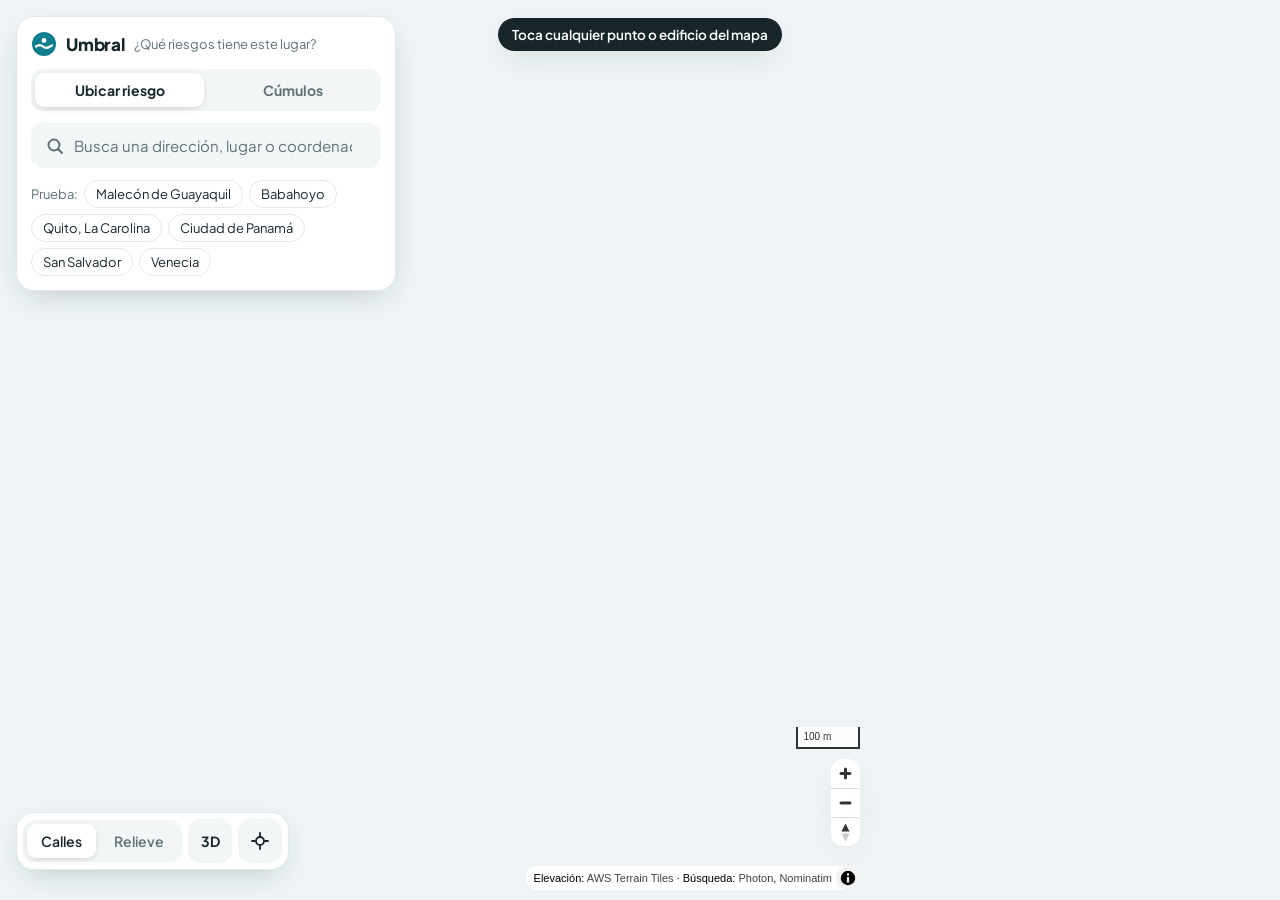
==== commit b3d79eb8: "Módulo de cúmulos de riesgo y detección de mar, río o lago Co-Authored-By: Claude Opus 5.5 <noreply@" ====
--- a/index.html
+++ b/index.html
@@ -18,8 +18,13 @@
 <section id="top" class="card" aria-label="Buscar">
   <div class="brand">
     <svg width="26" height="26" viewBox="0 0 26 26" aria-hidden="true"><circle cx="13" cy="13" r="12" fill="var(--accent)"/><path d="M5 15.5c2.6-1.8 4.9-1.8 7 0s4.4 1.8 7 0 1.8-1 2-1" fill="none" stroke="var(--card)" stroke-width="2.2" stroke-linecap="round"/><circle cx="13" cy="9.5" r="2.4" fill="var(--card)"/></svg>
-    <b>Umbral</b><span>¿Qué riesgos tiene este lugar?</span>
+    <b>Umbral</b><span id="tagline">¿Qué riesgos tiene este lugar?</span>
   </div>
+  <div class="modes" role="tablist" aria-label="Módulo">
+    <button role="tab" data-mode="ubicar" class="on" aria-selected="true">Ubicar riesgo</button>
+    <button role="tab" data-mode="cumulos" aria-selected="false">Cúmulos</button>
+  </div>
+  <div id="modeUbicar" class="mode-body">
   <div class="search">
     <div class="sbox">
       <svg width="18" height="18" viewBox="0 0 18 18" aria-hidden="true"><circle cx="8" cy="8" r="5.5" fill="none" stroke="currentColor" stroke-width="2"/><path d="M12.2 12.2 16 16" stroke="currentColor" stroke-width="2" stroke-linecap="round"/></svg>
@@ -28,6 +33,16 @@
     <div id="sugg" role="listbox" hidden></div>
   </div>
   <div class="try" id="examples"><span>Prueba:</span></div>
+  </div>
+  <div id="modeCumulos" class="mode-body" hidden>
+    <p class="cu-intro">Carga la cartera en Excel o CSV para ver dónde se concentra la suma asegurada. El archivo se procesa solo en tu navegador: no se sube a ningún servidor.</p>
+    <div class="cu-actions">
+      <label class="btn primary" for="cuFile">Cargar cartera</label>
+      <input id="cuFile" type="file" accept=".xlsx,.xls,.csv" hidden>
+      <button class="btn" id="cuSample">Datos de ejemplo</button>
+    </div>
+    <div id="cuSummary"></div>
+  </div>
 </section>
 
 <section id="tools" class="card" aria-label="Vista del mapa">
@@ -40,11 +55,16 @@
 </section>
 
 <aside id="result" class="card" aria-live="polite" aria-label="Resultado"></aside>
+<aside id="cumul" class="card" aria-live="polite" aria-label="Detalle del cúmulo" hidden></aside>
 
 <div id="hint">Toca cualquier punto o edificio del mapa</div>
 <div id="toast" hidden></div>
 
 <script src="vendor/maplibre-gl.js"></script>
+<script src="vendor/geotiff.js"></script>
+<script src="risk.js"></script>
+<script src="forecast.js"></script>
 <script src="app.js"></script>
+<script src="cumulos.js"></script>
 </body>
 </html>
--- a/styles.css
+++ b/styles.css
@@ -8,6 +8,7 @@
   --muted:#5f7177;
   --accent:#0f7f8f;
   --accent-soft:#e1f2f4;
+  --rain:#5b9bd5;
   --low:#2f9e6e;
   --med:#d39a12;
   --high:#e06a2c;
@@ -18,7 +19,7 @@
 }
 @media (prefers-color-scheme:dark){:root{
   --bg:#0d1a1e;--card:#15252a;--card-2:#1c2f35;--line:#263b41;--text:#e6eff1;--muted:#97abb0;--accent:#53c3d2;--accent-soft:#183a40;
-  --low:#43c08a;--med:#e6b53a;--high:#f0874f;--vhigh:#ee5b6f;--shadow:0 12px 30px -12px rgba(0,0,0,.7);color-scheme:dark}}
+  --rain:#5ea7e0;--low:#43c08a;--med:#e6b53a;--high:#f0874f;--vhigh:#ee5b6f;--shadow:0 12px 30px -12px rgba(0,0,0,.7);color-scheme:dark}}
 
 *{box-sizing:border-box;}
 html,body{height:100%;margin:0;}
@@ -86,6 +87,49 @@
 .btn:hover{border-color:var(--accent);}
 .coords{font-size:12px;color:var(--muted);font-variant-numeric:tabular-nums;margin-left:auto;}
 
+/* riesgo */
+.verdict{margin:6px 20px 8px;border-radius:14px;padding:14px 16px;display:grid;gap:4px;}
+.verdict.pending{background:var(--card-2);}
+.verdict b{font-size:19px;font-weight:800;letter-spacing:-.01em;display:flex;align-items:center;gap:8px;}
+.verdict span{font-size:14px;line-height:1.45;opacity:.88;}
+.rows{padding:0 12px 6px;}
+.row{display:grid;grid-template-columns:40px 1fr;gap:12px;padding:12px 8px;}
+.row + .row{border-top:1px solid var(--line);}
+.ic{width:40px;height:40px;border-radius:12px;display:grid;place-items:center;background:var(--card-2);color:var(--muted);}
+.ic svg{width:20px;height:20px;}
+.row-t{display:flex;align-items:center;gap:8px;flex-wrap:wrap;}
+.row-t strong{font-size:15px;font-weight:700;}
+.row p{margin:3px 0 0;font-size:13.5px;line-height:1.45;color:var(--muted);}
+.lvl{display:inline-flex;align-items:center;gap:5px;font-size:12.5px;font-weight:700;padding:2px 9px 2px 7px;border-radius:999px;}
+.lvl::before{content:"";width:7px;height:7px;border-radius:50%;background:currentColor;}
+.soon-pill{font-size:11.5px;color:var(--muted);border:1px solid var(--line);border-radius:999px;padding:2px 8px;white-space:nowrap;}
+.tech-wrap{border-top:1px solid var(--line);}
+.tech-wrap summary{list-style:none;cursor:pointer;padding:14px 20px;font-size:14px;font-weight:600;color:var(--accent);display:flex;align-items:center;gap:6px;}
+.tech-wrap summary::-webkit-details-marker{display:none;}
+.tech-wrap summary svg{transition:transform .2s;}
+.tech-wrap[open] summary svg{transform:rotate(90deg);}
+.tech{padding:0 20px 14px;display:grid;gap:7px;font-size:13px;}
+.tech div{display:flex;justify-content:space-between;gap:12px;border-bottom:1px dashed var(--line);padding-bottom:6px;}
+.tech span{color:var(--muted);}
+.tech b{font-weight:600;text-align:right;font-variant-numeric:tabular-nums;}
+.tech p{margin:4px 0 0;color:var(--muted);font-size:12px;line-height:1.5;}
+.tech p.warn{color:var(--high);}
+
+.sec.fc h3{display:flex;align-items:baseline;justify-content:space-between;gap:8px;}
+.sec.fc h3 small{font-weight:500;font-size:12px;color:var(--muted);}
+.fc-row{display:grid;grid-template-columns:40px 1fr;gap:12px;padding:8px 0;}
+.fc-row p{margin:3px 0 0;font-size:13.5px;line-height:1.45;color:var(--muted);}
+.fc-msg{display:flex;align-items:center;gap:8px;font-size:13.5px;color:var(--muted);margin:6px 0!important;}
+.fc-chart{width:100%;height:auto;display:block;margin:2px 0 6px;overflow:visible;}
+.fc-chart .v{font-size:10.5px;fill:var(--text);text-anchor:middle;font-weight:600;font-variant-numeric:tabular-nums;}
+.fc-chart .d{font-size:10.5px;fill:var(--muted);text-anchor:middle;}
+.fc-chart .ax{stroke:var(--line);stroke-width:1;}
+.fc-chart .th{stroke:var(--high);stroke-width:1;stroke-dasharray:3 3;opacity:.7;}
+.fc-chart .tl{font-size:9.5px;fill:var(--high);text-anchor:end;}
+.fc-src{font-size:11.5px!important;margin-top:6px!important;}
+.fc-src a{color:var(--muted);}
+.link{border:0;background:none;padding:0;color:var(--accent);font-weight:700;cursor:pointer;text-decoration:underline;}
+
 /* pin */
 .pin{width:34px;height:44px;cursor:grab;filter:drop-shadow(0 5px 6px rgba(0,0,0,.3));}
 .pin:active{cursor:grabbing;}
@@ -110,9 +154,75 @@
   .tool{height:40px;min-width:40px;}
   #result{top:auto;bottom:0;left:0;right:0;width:auto;max-height:48vh;border-radius:20px 20px 0 0;padding-bottom:env(safe-area-inset-bottom,0px);}
   #result.min{max-height:none;}
-  #result.min > :not(.r-head){display:none;}
+  #result.min > :not(.r-head):not(.verdict){display:none;}
   #sheetBtn{display:inline-flex;}
   .maplibregl-ctrl-bottom-right{right:env(safe-area-inset-right,0px);bottom:calc(48vh + 4px);}
   #hint{top:auto;bottom:calc(48vh + 60px);}
 }
+
+/* módulos */
+.modes{display:grid;grid-template-columns:1fr 1fr;gap:4px;background:var(--card-2);border-radius:12px;padding:4px;}
+.modes button{border:0;background:none;border-radius:9px;padding:8px 10px;font-weight:700;font-size:14px;cursor:pointer;color:var(--muted);}
+.modes button.on{background:var(--card);color:var(--text);box-shadow:0 2px 8px -3px rgba(0,0,0,.25);}
+.mode-body{display:grid;gap:12px;}
+#top{max-height:calc(100% - 110px - env(safe-area-inset-top,0px) - env(safe-area-inset-bottom,0px));overflow:auto;}
+.verdict.water{background:color-mix(in srgb,var(--accent) 12%,transparent);}
+.verdict.water b{color:var(--accent);font-size:17px;}
+
+/* cúmulos */
+.cu-intro{margin:0;font-size:13.5px;line-height:1.5;color:var(--muted);}
+.cu-actions{display:flex;gap:8px;flex-wrap:wrap;}
+.btn.primary{background:var(--accent);border-color:var(--accent);color:var(--card);}
+#cuSummary{display:grid;gap:10px;}
+.cu-status,.cu-note{margin:0;font-size:12.5px;color:var(--muted);line-height:1.45;}
+.cu-note.pad{padding:12px 20px;}
+.cu-err{margin:0;font-size:12.5px;color:var(--vhigh);line-height:1.45;}
+.cu-file{font-size:12.5px;font-weight:600;color:var(--muted);overflow-wrap:anywhere;}
+.cu-kpis{display:grid;grid-template-columns:repeat(3,1fr);gap:6px;}
+.cu-kpis div{background:var(--card-2);border-radius:10px;padding:8px 10px;display:grid;gap:2px;min-width:0;}
+.cu-kpis span{font-size:11.5px;color:var(--muted);}
+.cu-kpis b{font-size:15px;font-variant-numeric:tabular-nums;overflow-wrap:anywhere;}
+.cu-kpis b.warn{color:var(--high);}
+.cu-cols summary{cursor:pointer;font-size:13px;font-weight:600;color:var(--accent);}
+.cu-colgrid{display:grid;grid-template-columns:1fr 1fr;gap:8px;margin-top:8px;}
+.cu-colgrid label{display:grid;gap:3px;font-size:11.5px;color:var(--muted);min-width:0;}
+.cu-colgrid select{font:inherit;font-size:13px;color:var(--text);background:var(--card-2);border:1px solid var(--line);border-radius:8px;padding:5px 6px;min-width:0;}
+.cu-radius{display:flex;align-items:center;justify-content:space-between;gap:8px;flex-wrap:wrap;font-size:12.5px;color:var(--muted);}
+.cu-radius .tabs button{padding:6px 10px;font-size:13px;}
+.cu-h{margin:2px 0 0;font-size:14px;}
+.cu-focos{list-style:none;margin:0;padding:0;display:grid;gap:4px;}
+.cu-focos li{position:relative;display:grid;grid-template-columns:22px 1fr auto;gap:8px;align-items:center;padding:8px 8px 10px;border-radius:10px;cursor:pointer;overflow:hidden;}
+.cu-focos li:hover{background:var(--card-2);}
+.cu-focos li.on{background:var(--accent-soft);}
+.cu-focos .rk{width:22px;height:22px;border-radius:50%;background:var(--card-2);display:grid;place-items:center;font-size:12px;font-weight:700;}
+.cu-focos li.on .rk{background:var(--accent);color:var(--card);}
+.cu-focos .nm{font-size:13.5px;font-weight:600;min-width:0;overflow-wrap:anywhere;}
+.cu-focos .nm small{display:block;font-weight:400;font-size:12px;color:var(--muted);}
+.cu-focos b{font-size:13.5px;font-variant-numeric:tabular-nums;white-space:nowrap;}
+.cu-focos i{position:absolute;left:8px;bottom:4px;height:3px;border-radius:2px;background:var(--accent);opacity:.55;max-width:calc(100% - 16px);}
+#cumul{position:fixed;z-index:5;top:calc(16px + env(safe-area-inset-top,0px));right:calc(16px + env(safe-area-inset-right,0px));width:390px;max-height:calc(100% - 32px - env(safe-area-inset-top,0px) - env(safe-area-inset-bottom,0px));overflow:auto;}
+.cu-big{display:grid;grid-template-columns:1.4fr 1fr 1fr;gap:6px;padding:6px 20px 14px;}
+.cu-big div{background:var(--card-2);border-radius:12px;padding:10px 12px;display:grid;gap:2px;min-width:0;}
+.cu-big span{font-size:12px;color:var(--muted);}
+.cu-big b{font-size:18px;font-weight:800;font-variant-numeric:tabular-nums;overflow-wrap:anywhere;}
+.cu-bars{display:grid;gap:7px;}
+.cu-bars div{display:grid;grid-template-columns:minmax(0,1.3fr) 1fr auto 44px;gap:8px;align-items:center;font-size:13px;}
+.cu-bars .nm{overflow:hidden;text-overflow:ellipsis;white-space:nowrap;}
+.cu-bars .bar{height:8px;background:var(--card-2);border-radius:5px;overflow:hidden;}
+.cu-bars .bar i{display:block;height:100%;background:var(--accent);border-radius:5px;}
+.cu-bars b{font-variant-numeric:tabular-nums;white-space:nowrap;font-size:12.5px;}
+.cu-bars small{color:var(--muted);text-align:right;font-variant-numeric:tabular-nums;}
+.cu-top{list-style:none;margin:0;padding:0;display:grid;gap:6px;}
+.cu-top li{display:flex;justify-content:space-between;gap:10px;font-size:13px;}
+.cu-top li span{min-width:0;overflow-wrap:anywhere;}
+.cu-top small{display:block;color:var(--muted);font-size:12px;}
+.cu-top b{font-variant-numeric:tabular-nums;white-space:nowrap;}
+@media (max-width:820px){
+  #top{max-height:58vh;}
+  body.mode-cumulos #tools{display:none;}
+  body.cu-detail #modeCumulos{display:none;}
+  body.cu-detail #top .brand span{display:none;}
+  #cumul{top:auto;bottom:0;left:0;right:0;width:auto;max-height:50vh;border-radius:20px 20px 0 0;padding-bottom:env(safe-area-inset-bottom,0px);}
+}
+
 @media (prefers-reduced-motion:reduce){*{transition:none!important;animation:none!important;}}
